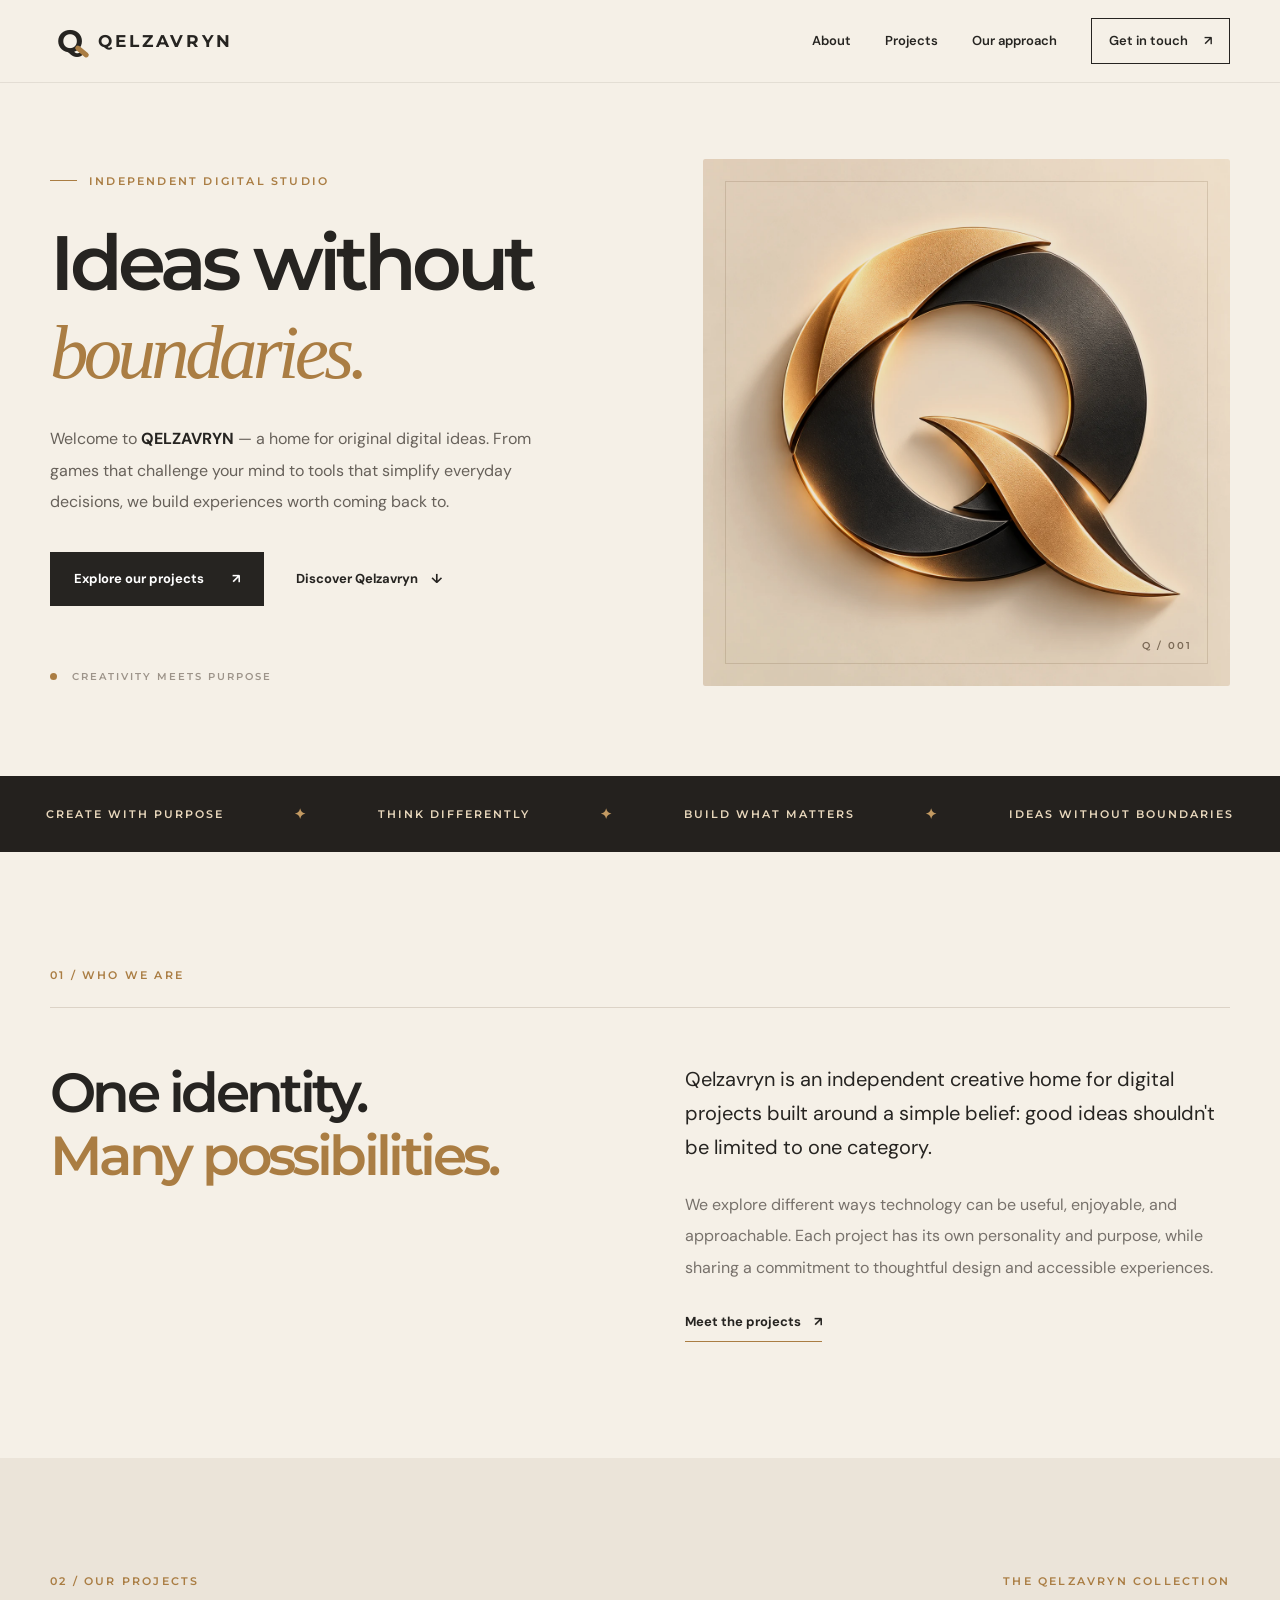
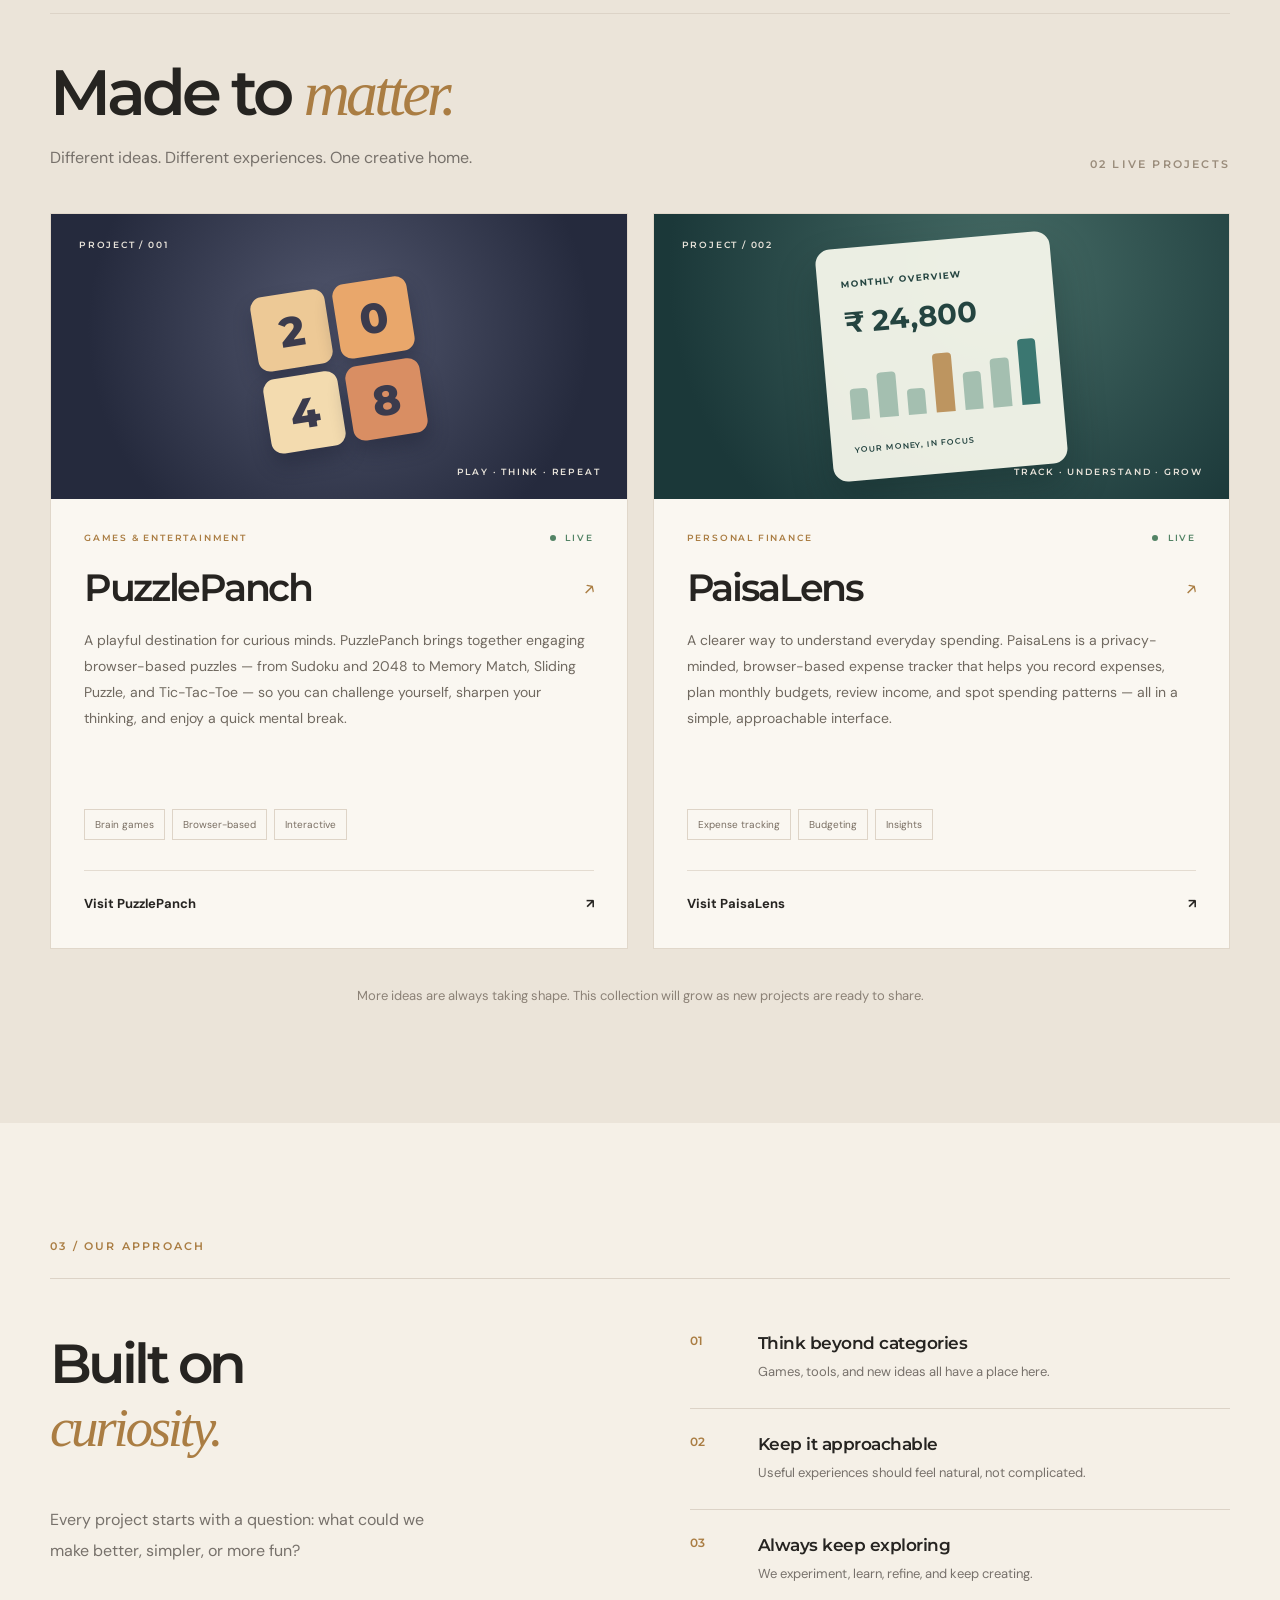
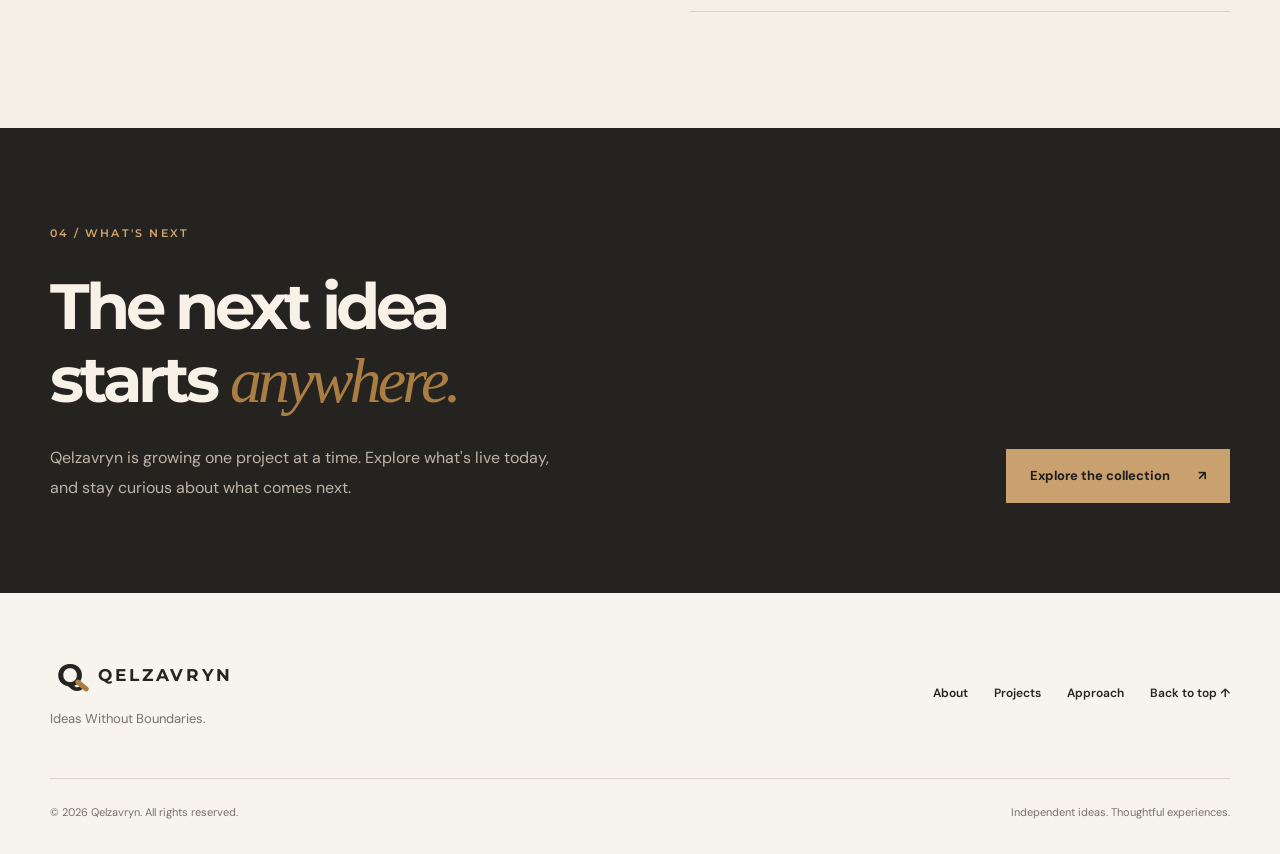
==== index.html @ 7846e97b "Add files via upload" ====
<!doctype html>
<html lang="en">
<head>
  <meta charset="utf-8">
  <meta name="viewport" content="width=device-width, initial-scale=1">
  <meta name="theme-color" content="#f5f0e7">
  <meta name="description" content="Qelzavryn — Ideas Without Boundaries. Explore original digital experiences including PuzzlePanch, a collection of brain games, and PaisaLens, a personal expense tracker.">
  <meta property="og:type" content="website">
  <meta property="og:title" content="QELZAVRYN — Ideas Without Boundaries">
  <meta property="og:description" content="Thoughtful digital experiences built for play, clarity, and everyday life.">
  <meta property="og:image" content="/assets/qelzavryn-logo.webp">
  <link rel="icon" href="/favicon.png" type="image/png">
  <link rel="preconnect" href="https://fonts.googleapis.com">
  <link rel="preconnect" href="https://fonts.gstatic.com" crossorigin>
  <link href="https://fonts.googleapis.com/css2?family=DM+Sans:wght@400;500;600;700&family=Montserrat:wght@300;400;500;600;700;800&display=swap" rel="stylesheet">
  <link rel="stylesheet" href="style.css">
  <script src="script.js" defer></script>
  <title>QELZAVRYN — Ideas Without Boundaries</title>
</head>
<body>
  <a class="skip" href="#main">Skip to content</a>
  <header class="site-header" id="top">
    <nav class="nav wrap" aria-label="Main navigation">
      <a href="#top" class="brand" aria-label="Qelzavryn home"><span class="brand-mark">Q<span class="brand-slash"></span></span><span>QELZAVRYN</span></a>
      <button class="menu-toggle" type="button" aria-label="Open navigation" aria-controls="nav-links" aria-expanded="false"><span></span><span></span><span></span></button>
      <div class="nav-links" id="nav-links"><a href="#about">About</a><a href="#projects">Projects</a><a href="#philosophy">Our approach</a><a class="nav-cta" href="#contact">Get in touch <span aria-hidden="true">↗</span></a></div>
    </nav>
  </header>
  <main id="main">
    <section class="hero wrap" aria-labelledby="hero-title">
      <div class="hero-copy reveal">
        <span class="eyebrow"><span class="eyebrow-line"></span> INDEPENDENT DIGITAL STUDIO</span>
        <h1 id="hero-title">Ideas without<br><em>boundaries.</em></h1>
        <p class="hero-lede">Welcome to <strong>QELZAVRYN</strong> — a home for original digital ideas. From games that challenge your mind to tools that simplify everyday decisions, we build experiences worth coming back to.</p>
        <div class="hero-actions"><a class="btn btn-dark" href="#projects">Explore our projects <span aria-hidden="true">↗</span></a><a class="text-link" href="#about">Discover Qelzavryn <span aria-hidden="true">↓</span></a></div>
        <div class="hero-footnote"><span class="gold-dot"></span> CREATIVITY MEETS PURPOSE</div>
      </div>
      <div class="hero-art reveal" aria-label="Qelzavryn gold and charcoal Q logo"><div class="art-outline"></div><img src="assets/qelzavryn-logo.webp" alt="Qelzavryn metallic gold and charcoal Q emblem" width="1024" height="1024"><span class="art-label">Q / 001</span></div>
    </section>
    <div class="ticker" aria-label="Brand values"><div class="ticker-inner"><span>CREATE WITH PURPOSE</span><b>✦</b><span>THINK DIFFERENTLY</span><b>✦</b><span>BUILD WHAT MATTERS</span><b>✦</b><span>IDEAS WITHOUT BOUNDARIES</span></div></div>
    <section class="section about wrap" id="about" aria-labelledby="about-title"><div class="section-kicker"><span>01 / WHO WE ARE</span></div><div class="about-grid"><h2 id="about-title">One identity.<br><span>Many possibilities.</span></h2><div><p class="large-copy">Qelzavryn is an independent creative home for digital projects built around a simple belief: good ideas shouldn't be limited to one category.</p><p>We explore different ways technology can be useful, enjoyable, and approachable. Each project has its own personality and purpose, while sharing a commitment to thoughtful design and accessible experiences.</p><a class="underlined-link" href="#projects">Meet the projects <span aria-hidden="true">↗</span></a></div></div></section>
    <section class="section projects-section" id="projects" aria-labelledby="projects-title"><div class="wrap"><div class="section-kicker"><span>02 / OUR PROJECTS</span><span>THE QELZAVRYN COLLECTION</span></div><div class="section-heading"><div><h2 id="projects-title">Made to <em>matter.</em></h2><p>Different ideas. Different experiences. One creative home.</p></div><span class="project-count">02 LIVE PROJECTS</span></div>
      <div class="projects-grid">
        <article class="project-card puzzle"><div class="project-visual" aria-hidden="true"><span class="visual-top">PROJECT / 001</span><div class="puzzle-art"><span>2</span><span>0</span><span>4</span><span>8</span></div><span class="visual-bottom">PLAY · THINK · REPEAT</span></div><div class="project-body"><div class="project-meta"><span class="category">GAMES & ENTERTAINMENT</span><span class="live"><span></span> LIVE</span></div><h3>PuzzlePanch<span class="project-arrow" aria-hidden="true">↗</span></h3><p>A playful destination for curious minds. PuzzlePanch brings together engaging browser-based puzzles — from Sudoku and 2048 to Memory Match, Sliding Puzzle, and Tic-Tac-Toe — so you can challenge yourself, sharpen your thinking, and enjoy a quick mental break.</p><div class="tags"><span>Brain games</span><span>Browser-based</span><span>Interactive</span></div><a class="project-link" href="https://puzzlepanch.vercel.app/" target="_blank" rel="noopener noreferrer" aria-label="Visit PuzzlePanch (opens in a new tab)">Visit PuzzlePanch <span aria-hidden="true">↗</span></a></div></article>
        <article class="project-card paisa"><div class="project-visual" aria-hidden="true"><span class="visual-top">PROJECT / 002</span><div class="finance-art"><div class="finance-card"><span>MONTHLY OVERVIEW</span><strong>₹ 24,800</strong><div class="bar-chart"><i></i><i></i><i></i><i></i><i></i><i></i><i></i></div><small>YOUR MONEY, IN FOCUS</small></div></div><span class="visual-bottom">TRACK · UNDERSTAND · GROW</span></div><div class="project-body"><div class="project-meta"><span class="category">PERSONAL FINANCE</span><span class="live"><span></span> LIVE</span></div><h3>PaisaLens<span class="project-arrow" aria-hidden="true">↗</span></h3><p>A clearer way to understand everyday spending. PaisaLens is a privacy-minded, browser-based expense tracker that helps you record expenses, plan monthly budgets, review income, and spot spending patterns — all in a simple, approachable interface.</p><div class="tags"><span>Expense tracking</span><span>Budgeting</span><span>Insights</span></div><a class="project-link" href="https://paisalens.vercel.app/" target="_blank" rel="noopener noreferrer" aria-label="Visit PaisaLens (opens in a new tab)">Visit PaisaLens <span aria-hidden="true">↗</span></a></div></article>
      </div>
      <p class="projects-note">More ideas are always taking shape. This collection will grow as new projects are ready to share.</p>
    </div></section>
    <section class="section philosophy wrap" id="philosophy" aria-labelledby="philosophy-title"><div class="section-kicker"><span>03 / OUR APPROACH</span></div><div class="philosophy-grid"><div><h2 id="philosophy-title">Built on<br><em>curiosity.</em></h2><p>Every project starts with a question: what could we make better, simpler, or more fun?</p></div><div class="principles"><div class="principle"><span>01</span><div><h3>Think beyond categories</h3><p>Games, tools, and new ideas all have a place here.</p></div></div><div class="principle"><span>02</span><div><h3>Keep it approachable</h3><p>Useful experiences should feel natural, not complicated.</p></div></div><div class="principle"><span>03</span><div><h3>Always keep exploring</h3><p>We experiment, learn, refine, and keep creating.</p></div></div></div></div></section>
    <section class="contact-section" id="contact" aria-labelledby="contact-title"><div class="wrap contact-inner"><div><span class="eyebrow light-eyebrow">04 / WHAT'S NEXT</span><h2 id="contact-title">The next idea<br>starts <em>anywhere.</em></h2><p>Qelzavryn is growing one project at a time. Explore what's live today, and stay curious about what comes next.</p></div><a class="btn btn-gold" href="#projects">Explore the collection <span aria-hidden="true">↗</span></a></div></section>
  </main>
  <footer class="footer"><div class="wrap footer-top"><div><a href="#top" class="brand footer-brand"><span class="brand-mark">Q<span class="brand-slash"></span></span><span>QELZAVRYN</span></a><p>Ideas Without Boundaries.</p></div><div class="footer-links"><a href="#about">About</a><a href="#projects">Projects</a><a href="#philosophy">Approach</a><a href="#top">Back to top ↑</a></div></div><div class="wrap footer-bottom"><span>© <span id="year">2026</span> Qelzavryn. All rights reserved.</span><span>Independent ideas. Thoughtful experiences.</span></div></footer>
</body></html>
---- style.css ----
:root{--cream:#f5f0e7;--cream2:#eee6da;--ink:#262421;--muted:#77716b;--gold:#aa7d43;--line:#dcd3c7;--dark:#24211e;--white:#fffaf3}*{box-sizing:border-box}html{scroll-behavior:smooth;scroll-padding-top:88px}body{margin:0;background:var(--cream);color:var(--ink);font:16px/1.7 'DM Sans',sans-serif}a{color:inherit;text-decoration:none}button{font:inherit}img{max-width:100%;display:block}.wrap{width:min(1180px,calc(100% - 72px));margin:auto}.skip{position:absolute;top:-80px;left:16px;background:white;padding:12px;z-index:99}.skip:focus{top:12px}.site-header{position:sticky;top:0;z-index:30;background:rgba(245,240,231,.93);backdrop-filter:blur(18px);border-bottom:1px solid rgba(50,40,30,.09)}.nav{height:82px;display:flex;align-items:center;justify-content:space-between}.brand{display:inline-flex;align-items:center;gap:11px;font:700 17px 'Montserrat',sans-serif;letter-spacing:.17em}.brand-mark{position:relative;display:inline-grid;place-items:center;font:700 31px 'Montserrat',sans-serif;letter-spacing:-.1em;color:var(--ink);width:37px;height:40px}.brand-slash{position:absolute;right:-3px;bottom:7px;width:16px;height:5px;background:var(--gold);transform:rotate(39deg);border-radius:5px}.nav-links{display:flex;align-items:center;gap:34px;font-size:13px;font-weight:600}.nav-links>a:hover,.text-link:hover,.underlined-link:hover{color:var(--gold)}.nav-cta{border:1px solid var(--ink);padding:11px 17px}.nav-cta span{margin-left:13px}.menu-toggle{display:none}.hero{min-height:640px;display:grid;grid-template-columns:1.05fr .95fr;gap:70px;align-items:center;padding-top:76px;padding-bottom:90px}.eyebrow,.section-kicker,.project-meta,.project-count,.visual-top,.visual-bottom,.hero-footnote{font:600 11px 'Montserrat',sans-serif;letter-spacing:.2em}.eyebrow{display:inline-flex;align-items:center;gap:12px;color:var(--gold)}.eyebrow-line{width:27px;height:1px;background:var(--gold)}h1,h2,h3,p{margin-top:0}h1,h2{font-family:'Montserrat',sans-serif;letter-spacing:-.065em;line-height:1.14}h1{font-size:clamp(52px,6vw,89px);font-weight:600;margin:30px 0 27px}h1 em,h2 em{font-family:Georgia,serif;font-weight:400;letter-spacing:-.06em;color:var(--gold)}.hero-lede{max-width:530px;color:#67615a;font-size:16px;line-height:1.95}.hero-lede strong{color:var(--ink)}.hero-actions{display:flex;align-items:center;gap:32px;margin-top:35px;flex-wrap:wrap}.btn{display:inline-flex;align-items:center;justify-content:space-between;gap:28px;padding:16px 24px;font-weight:700;font-size:13px;transition:transform .2s,background .2s}.btn:hover{transform:translateY(-3px)}.btn-dark{background:var(--ink);color:white}.btn-dark:hover{background:#494038}.text-link,.underlined-link{font-size:13px;font-weight:700}.text-link span,.underlined-link span{margin-left:10px}.hero-footnote{margin-top:64px;color:#9d948a;font-size:10px}.gold-dot{display:inline-block;width:7px;height:7px;border-radius:50%;background:var(--gold);margin-right:10px}.hero-art{position:relative;aspect-ratio:1/1;background:#eee4d7;display:grid;place-items:center;overflow:hidden;border-radius:2px}.hero-art img{width:100%;height:100%;object-fit:cover;mix-blend-mode:multiply}.art-outline{position:absolute;inset:22px;border:1px solid rgba(118,92,61,.2);z-index:1;pointer-events:none}.art-label{position:absolute;bottom:34px;right:38px;font:600 10px 'Montserrat';letter-spacing:.2em;color:#7b6a56}.ticker{background:var(--dark);color:#e9d8bd;overflow:hidden}.ticker-inner{min-height:76px;display:flex;align-items:center;justify-content:space-evenly;gap:24px;white-space:nowrap;font:600 11px 'Montserrat';letter-spacing:.18em}.ticker-inner b{color:#c39a62;font-size:14px}.section{padding-top:116px;padding-bottom:116px}.section-kicker{display:flex;justify-content:space-between;color:var(--gold);padding-bottom:25px;border-bottom:1px solid var(--line);gap:15px}.about-grid{display:grid;grid-template-columns:1fr 1fr;gap:90px;padding-top:54px}.about h2,.philosophy h2{font-size:clamp(39px,4.3vw,64px);font-weight:600}.about h2 span{color:var(--gold)}.about-grid>div>p{color:var(--muted);line-height:1.95}.about-grid .large-copy{font-size:20px;line-height:1.7;color:var(--ink);margin-bottom:25px}.underlined-link{display:inline-block;border-bottom:1px solid var(--gold);padding-bottom:8px;margin-top:12px}.projects-section{background:#ebe4d9}.section-heading{display:flex;justify-content:space-between;align-items:end;padding:42px 0}.section-heading h2{font-size:clamp(45px,5vw,70px);font-weight:600;margin-bottom:13px}.section-heading p{color:var(--muted);margin:0}.project-count{color:#9a8c7b;white-space:nowrap}.projects-grid{display:grid;grid-template-columns:repeat(2,minmax(0,1fr));gap:25px}.project-card{background:#faf7f1;border:1px solid #e0d7ca;transition:transform .25s,box-shadow .25s}.project-card:hover{transform:translateY(-6px);box-shadow:0 22px 45px rgba(46,36,25,.1)}.project-visual{height:285px;position:relative;overflow:hidden;padding:23px 27px;color:white}.puzzle .project-visual{background:radial-gradient(circle at 50% 40%,#52576e,#252a3d 75%)}.paisa .project-visual{background:radial-gradient(circle at 60% 20%,#466c66,#1b3839 80%)}.visual-top,.visual-bottom{position:absolute;font-size:9px;z-index:2;color:#e8e3da}.visual-top{top:25px;left:28px}.visual-bottom{bottom:22px;right:26px}.puzzle-art{position:absolute;left:50%;top:50%;transform:translate(-50%,-45%) rotate(-9deg);display:grid;grid-template-columns:repeat(2,75px);gap:8px}.puzzle-art span{display:grid;place-items:center;width:75px;height:75px;border-radius:12px;background:#edc996;color:#3b3b4d;font:800 42px 'Montserrat';box-shadow:0 12px 20px #12152655}.puzzle-art span:nth-child(2){background:#e9a76b}.puzzle-art span:nth-child(3){background:#f3dbaf}.puzzle-art span:nth-child(4){background:#d98e63}.finance-art{position:absolute;inset:0;display:grid;place-items:center}.finance-card{width:235px;padding:20px 23px;background:rgba(247,248,236,.94);color:#244440;border-radius:15px;box-shadow:0 22px 40px #081d1e55;transform:rotate(-5deg)}.finance-card>span{font:700 9px 'Montserrat';letter-spacing:.12em}.finance-card strong{display:block;font:700 29px 'Montserrat';margin:10px 0}.finance-card small{font:600 8px 'Montserrat';letter-spacing:.12em}.bar-chart{height:70px;display:flex;align-items:end;gap:10px;margin:8px 0 14px}.bar-chart i{flex:1;background:#a4bfb0;border-radius:4px 4px 0 0;height:45%}.bar-chart i:nth-child(2){height:65%}.bar-chart i:nth-child(3){height:38%}.bar-chart i:nth-child(4){height:85%;background:#bd9560}.bar-chart i:nth-child(5){height:55%}.bar-chart i:nth-child(6){height:70%}.bar-chart i:nth-child(7){height:95%;background:#3b7771}.project-body{padding:33px}.project-meta{display:flex;justify-content:space-between;gap:12px;font-size:9px;color:var(--gold)}.live{color:#528365;white-space:nowrap}.live span{display:inline-block;width:6px;height:6px;border-radius:50%;background:#528365;margin-right:6px}.project-body h3{font:600 clamp(29px,3vw,39px) 'Montserrat';letter-spacing:-.06em;margin:21px 0 17px;display:flex;align-items:center;justify-content:space-between}.project-arrow{font-size:24px;color:var(--gold);font-weight:400}.project-body p{color:#706960;font-size:14px;line-height:1.85;min-height:155px}.tags{display:flex;flex-wrap:wrap;gap:7px;margin:26px 0 30px}.tags span{font-size:10px;color:#796e62;border:1px solid #ded4c7;padding:6px 10px}.project-link{border-top:1px solid #e4dcd1;display:flex;justify-content:space-between;padding-top:22px;font-size:13px;font-weight:700}.project-link:hover{color:var(--gold)}.projects-note{text-align:center;color:#8b8176;font-size:13px;margin:36px 0 0}.philosophy-grid{display:grid;grid-template-columns:1fr 1fr;gap:100px;padding-top:54px}.philosophy-grid>div>p{max-width:380px;color:var(--muted);line-height:1.9}.principle{display:grid;grid-template-columns:48px 1fr;gap:20px;padding:25px 0;border-bottom:1px solid var(--line)}.principle:first-child{padding-top:0}.principle>span{color:var(--gold);font:600 12px 'Montserrat'}.principle h3{font:600 17px 'Montserrat';letter-spacing:-.03em;margin-bottom:8px}.principle p{color:var(--muted);font-size:13px;margin:0}.contact-section{background:#252320;color:#f8f1e7;padding:90px 0}.contact-inner{display:flex;align-items:end;justify-content:space-between;gap:45px}.light-eyebrow{color:#d2a46a}.contact-inner h2{font-size:clamp(42px,5vw,72px);margin:25px 0}.contact-inner p{max-width:530px;color:#bdb3a7;line-height:1.9;margin-bottom:0}.btn-gold{background:#c8a16f;color:#201e1a;white-space:nowrap}.btn-gold:hover{background:#e0b987}.footer{background:#f7f3ed}.footer-top{display:flex;justify-content:space-between;padding:62px 0 48px;gap:25px}.footer-top p{font-size:13px;color:var(--muted);margin:13px 0 0}.footer-links{display:flex;align-items:center;gap:26px;flex-wrap:wrap;font-size:12px;font-weight:600}.footer-links a:hover{color:var(--gold)}.footer-bottom{border-top:1px solid var(--line);padding:24px 0 32px;display:flex;justify-content:space-between;gap:15px;font-size:11px;color:var(--muted)}.reveal{animation:rise .7s both}@keyframes rise{from{opacity:0;transform:translateY(20px)}to{opacity:1;transform:translateY(0)}}@media(max-width:900px){.hero{gap:30px}.wrap{width:min(100% - 44px,1180px)}.about-grid,.philosophy-grid{gap:40px}.project-body p{min-height:0}.ticker-inner{font-size:9px}.ticker-inner span:last-child{display:none}}@media(max-width:680px){.wrap{width:calc(100% - 36px)}.nav{height:70px}.brand{font-size:14px}.menu-toggle{display:flex;flex-direction:column;justify-content:center;gap:5px;width:44px;height:44px;background:none;border:0;cursor:pointer}.menu-toggle span{width:23px;height:2px;background:var(--ink)}.nav-links{display:none;position:absolute;top:70px;left:0;right:0;background:var(--cream);padding:22px 18px 28px;box-shadow:0 16px 20px #211d1819;flex-direction:column;align-items:stretch;gap:20px}.nav-links.open{display:flex}.nav-cta{display:block;text-align:center}.hero{grid-template-columns:1fr;padding-top:60px;padding-bottom:55px;gap:45px;min-height:0}.hero-art{width:min(100%,420px);margin:auto}.hero-footnote{margin-top:38px}h1{font-size:clamp(48px,12vw,72px)}.hero-actions{gap:22px}.ticker-inner{min-width:640px}.section{padding-top:75px;padding-bottom:75px}.about-grid,.philosophy-grid,.projects-grid{grid-template-columns:1fr}.about-grid,.philosophy-grid{gap:24px}.section-kicker{font-size:9px}.section-heading{align-items:start;gap:20px;flex-direction:column}.section-heading h2{font-size:49px}.project-visual{height:260px}.project-body{padding:25px}.project-body h3{font-size:34px}.contact-inner,.footer-top,.footer-bottom{flex-direction:column;align-items:start}.contact-inner h2{font-size:46px}.footer-links{gap:20px}.footer-top{padding-bottom:35px}.footer-bottom{padding-bottom:25px}}@media(prefers-reduced-motion:reduce){html{scroll-behavior:auto}*,*:before,*:after{animation:none!important;transition:none!important}}
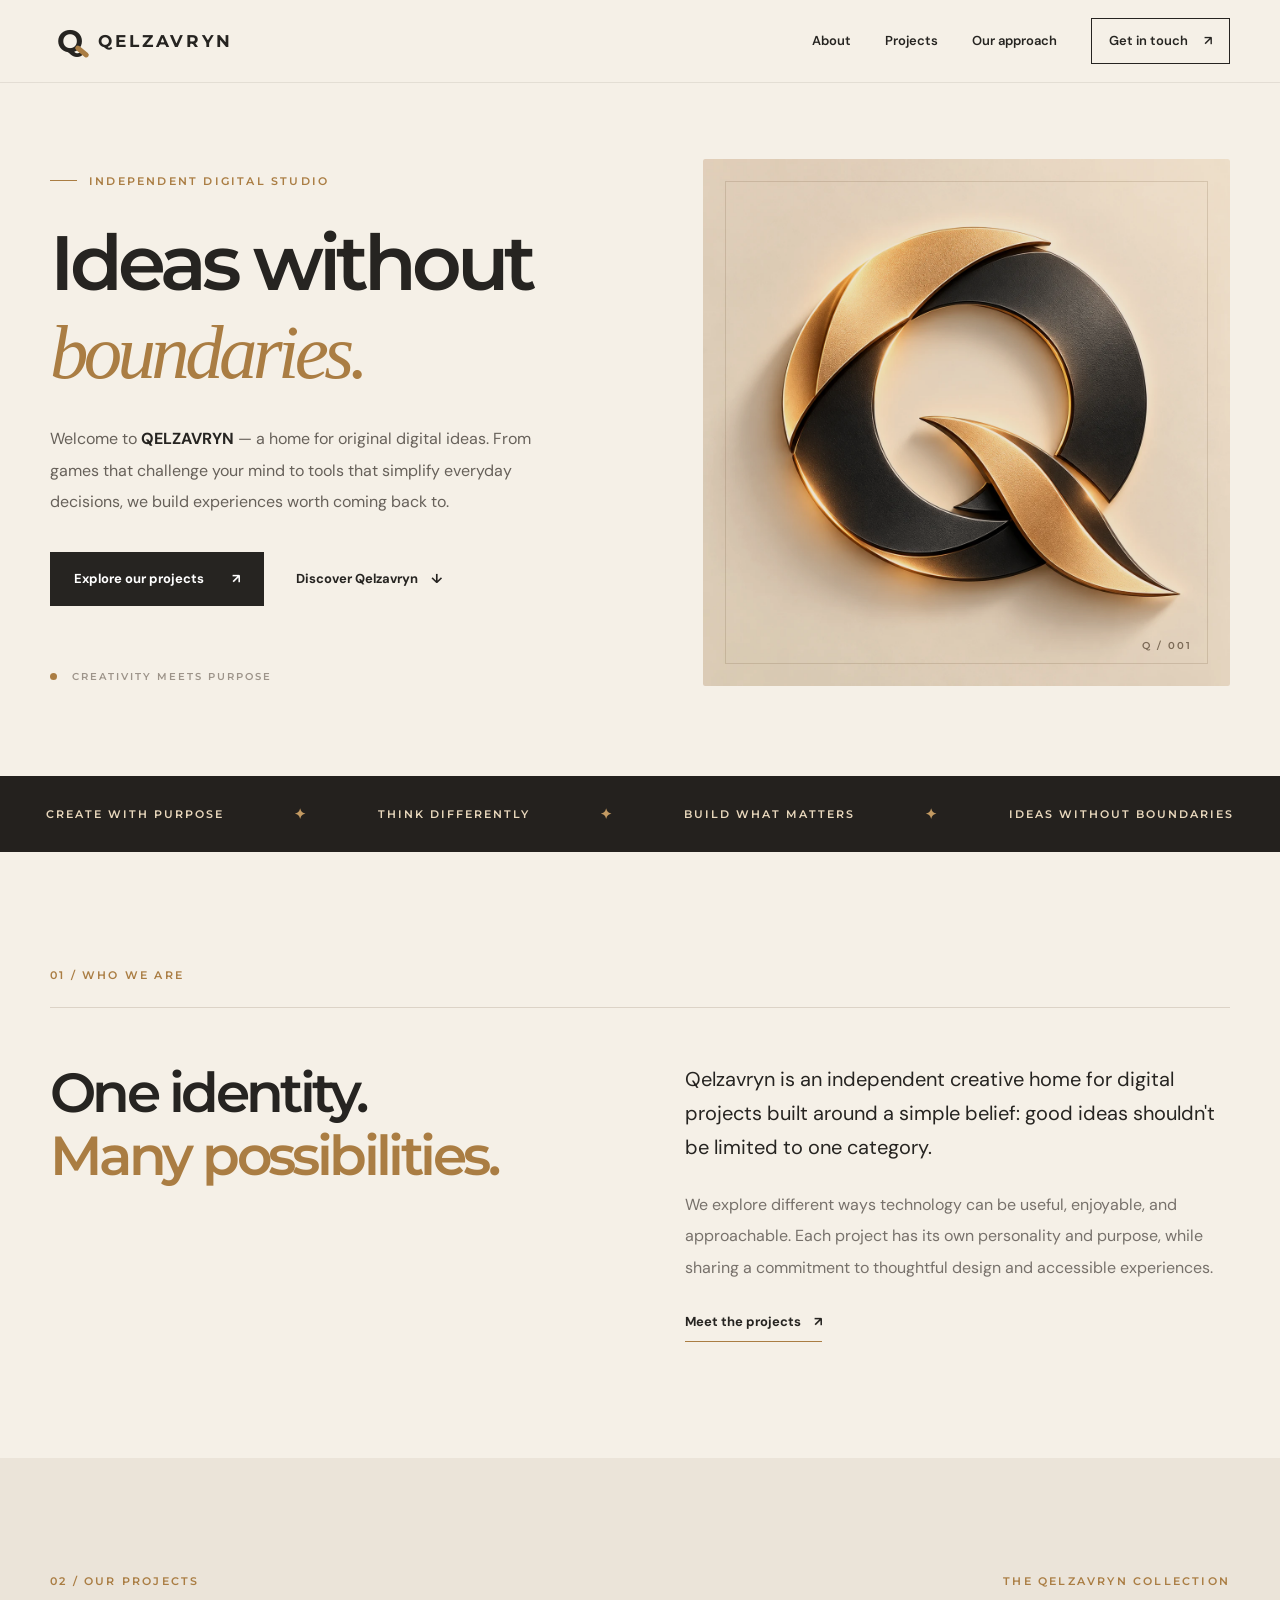
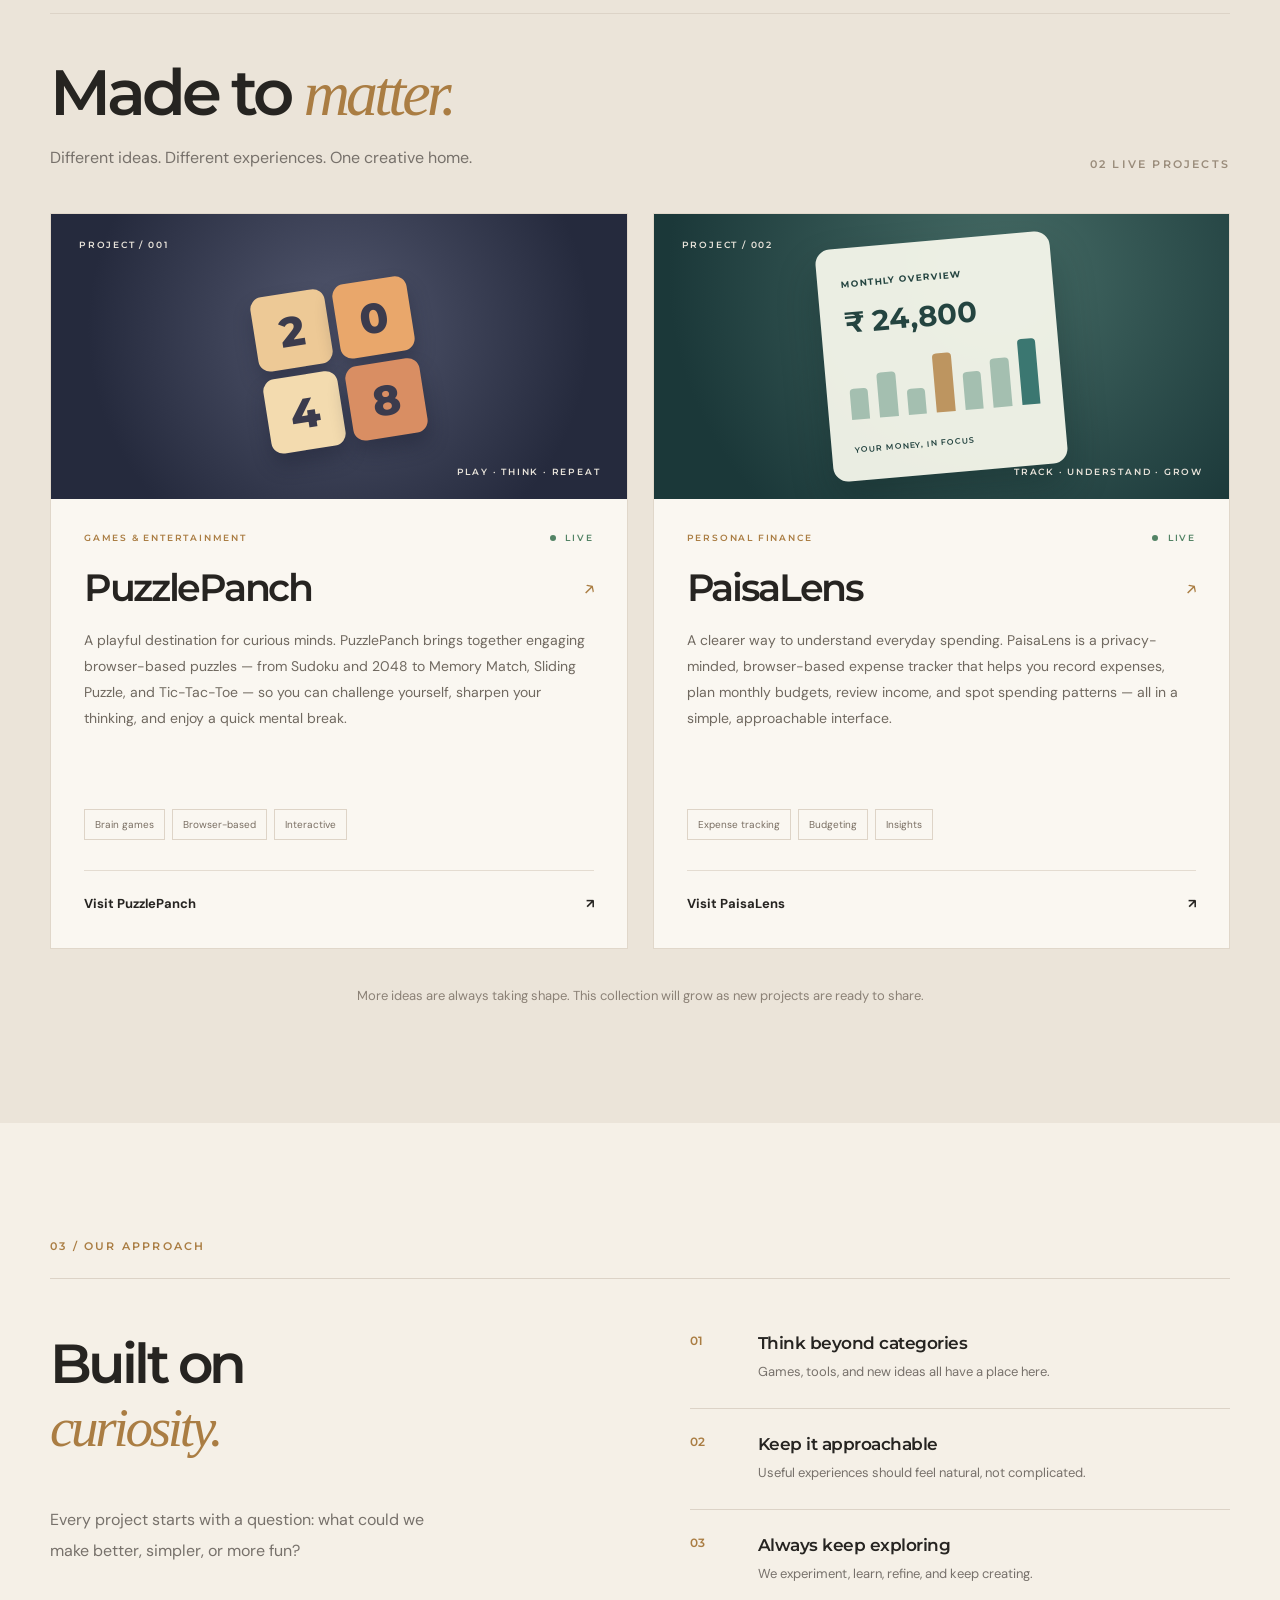
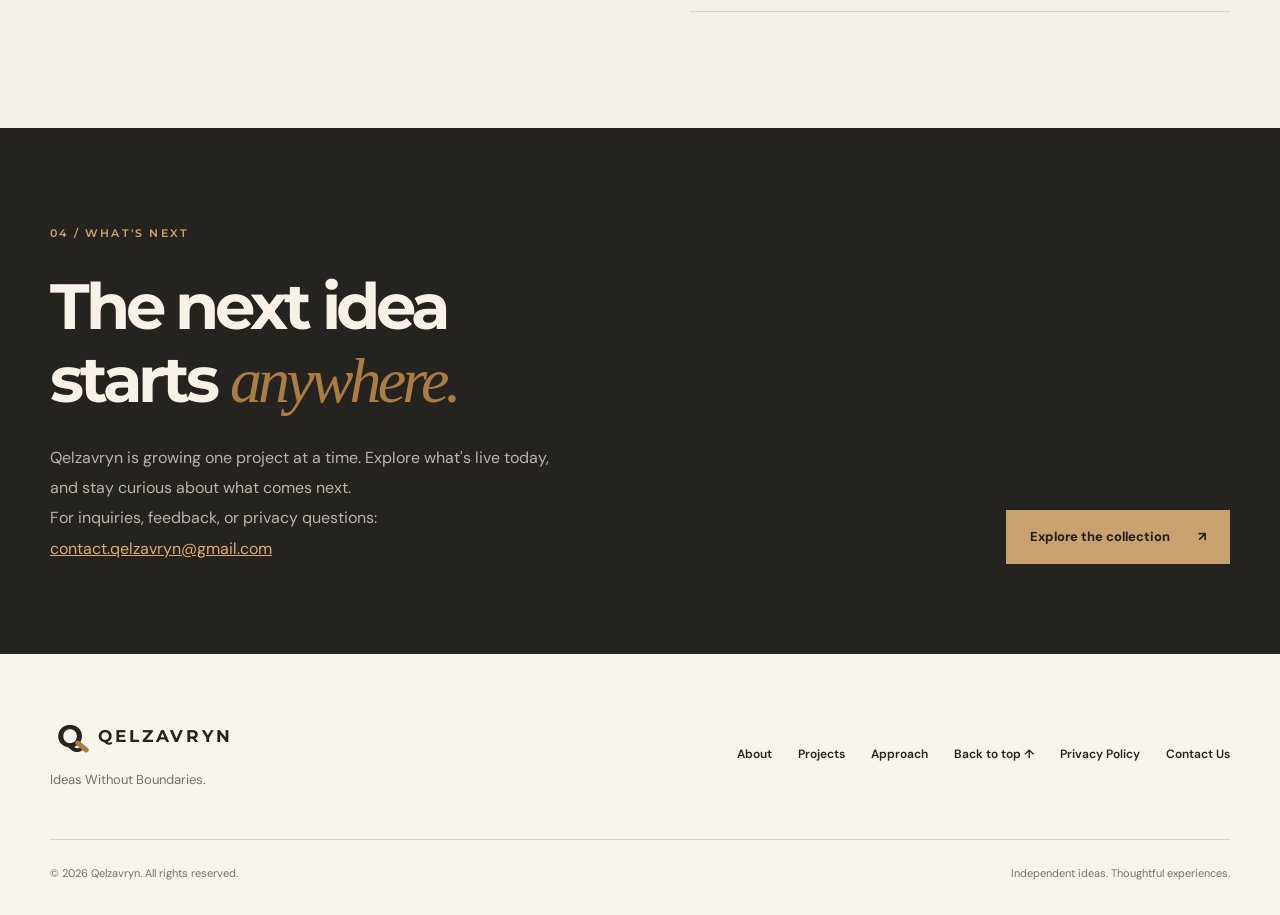
==== commit bcc90471: "Add files via upload" ====
--- a/index.html
+++ b/index.html
@@ -1,53 +1,54 @@
-<!doctype html>
+<!DOCTYPE html>
+
 <html lang="en">
 <head>
-  <meta charset="utf-8">
-  <meta name="viewport" content="width=device-width, initial-scale=1">
-  <meta name="theme-color" content="#f5f0e7">
-  <meta name="description" content="Qelzavryn — Ideas Without Boundaries. Explore original digital experiences including PuzzlePanch, a collection of brain games, and PaisaLens, a personal expense tracker.">
-  <meta property="og:type" content="website">
-  <meta property="og:title" content="QELZAVRYN — Ideas Without Boundaries">
-  <meta property="og:description" content="Thoughtful digital experiences built for play, clarity, and everyday life.">
-  <meta property="og:image" content="/assets/qelzavryn-logo.webp">
-  <link rel="icon" href="/favicon.png" type="image/png">
-  <link rel="preconnect" href="https://fonts.googleapis.com">
-  <link rel="preconnect" href="https://fonts.gstatic.com" crossorigin>
-  <link href="https://fonts.googleapis.com/css2?family=DM+Sans:wght@400;500;600;700&family=Montserrat:wght@300;400;500;600;700;800&display=swap" rel="stylesheet">
-  <link rel="stylesheet" href="style.css">
-  <script src="script.js" defer></script>
-  <title>QELZAVRYN — Ideas Without Boundaries</title>
+<meta charset="utf-8"/>
+<meta content="width=device-width, initial-scale=1" name="viewport"/>
+<meta content="#f5f0e7" name="theme-color"/>
+<meta content="Qelzavryn — Ideas Without Boundaries. Explore original digital experiences including PuzzlePanch, a collection of brain games, and PaisaLens, a personal expense tracker." name="description"/>
+<meta content="website" property="og:type"/>
+<meta content="QELZAVRYN — Ideas Without Boundaries" property="og:title"/>
+<meta content="Thoughtful digital experiences built for play, clarity, and everyday life." property="og:description"/>
+<meta content="/assets/qelzavryn-logo.webp" property="og:image"/>
+<link href="/favicon.png" rel="icon" type="image/png"/>
+<link href="https://fonts.googleapis.com" rel="preconnect"/>
+<link crossorigin="" href="https://fonts.gstatic.com" rel="preconnect"/>
+<link href="https://fonts.googleapis.com/css2?family=DM+Sans:wght@400;500;600;700&amp;family=Montserrat:wght@300;400;500;600;700;800&amp;display=swap" rel="stylesheet"/>
+<link href="style.css" rel="stylesheet"/>
+<script defer="" src="script.js"></script>
+<title>QELZAVRYN — Ideas Without Boundaries</title>
 </head>
 <body>
-  <a class="skip" href="#main">Skip to content</a>
-  <header class="site-header" id="top">
-    <nav class="nav wrap" aria-label="Main navigation">
-      <a href="#top" class="brand" aria-label="Qelzavryn home"><span class="brand-mark">Q<span class="brand-slash"></span></span><span>QELZAVRYN</span></a>
-      <button class="menu-toggle" type="button" aria-label="Open navigation" aria-controls="nav-links" aria-expanded="false"><span></span><span></span><span></span></button>
-      <div class="nav-links" id="nav-links"><a href="#about">About</a><a href="#projects">Projects</a><a href="#philosophy">Our approach</a><a class="nav-cta" href="#contact">Get in touch <span aria-hidden="true">↗</span></a></div>
-    </nav>
-  </header>
-  <main id="main">
-    <section class="hero wrap" aria-labelledby="hero-title">
-      <div class="hero-copy reveal">
-        <span class="eyebrow"><span class="eyebrow-line"></span> INDEPENDENT DIGITAL STUDIO</span>
-        <h1 id="hero-title">Ideas without<br><em>boundaries.</em></h1>
-        <p class="hero-lede">Welcome to <strong>QELZAVRYN</strong> — a home for original digital ideas. From games that challenge your mind to tools that simplify everyday decisions, we build experiences worth coming back to.</p>
-        <div class="hero-actions"><a class="btn btn-dark" href="#projects">Explore our projects <span aria-hidden="true">↗</span></a><a class="text-link" href="#about">Discover Qelzavryn <span aria-hidden="true">↓</span></a></div>
-        <div class="hero-footnote"><span class="gold-dot"></span> CREATIVITY MEETS PURPOSE</div>
-      </div>
-      <div class="hero-art reveal" aria-label="Qelzavryn gold and charcoal Q logo"><div class="art-outline"></div><img src="assets/qelzavryn-logo.webp" alt="Qelzavryn metallic gold and charcoal Q emblem" width="1024" height="1024"><span class="art-label">Q / 001</span></div>
-    </section>
-    <div class="ticker" aria-label="Brand values"><div class="ticker-inner"><span>CREATE WITH PURPOSE</span><b>✦</b><span>THINK DIFFERENTLY</span><b>✦</b><span>BUILD WHAT MATTERS</span><b>✦</b><span>IDEAS WITHOUT BOUNDARIES</span></div></div>
-    <section class="section about wrap" id="about" aria-labelledby="about-title"><div class="section-kicker"><span>01 / WHO WE ARE</span></div><div class="about-grid"><h2 id="about-title">One identity.<br><span>Many possibilities.</span></h2><div><p class="large-copy">Qelzavryn is an independent creative home for digital projects built around a simple belief: good ideas shouldn't be limited to one category.</p><p>We explore different ways technology can be useful, enjoyable, and approachable. Each project has its own personality and purpose, while sharing a commitment to thoughtful design and accessible experiences.</p><a class="underlined-link" href="#projects">Meet the projects <span aria-hidden="true">↗</span></a></div></div></section>
-    <section class="section projects-section" id="projects" aria-labelledby="projects-title"><div class="wrap"><div class="section-kicker"><span>02 / OUR PROJECTS</span><span>THE QELZAVRYN COLLECTION</span></div><div class="section-heading"><div><h2 id="projects-title">Made to <em>matter.</em></h2><p>Different ideas. Different experiences. One creative home.</p></div><span class="project-count">02 LIVE PROJECTS</span></div>
-      <div class="projects-grid">
-        <article class="project-card puzzle"><div class="project-visual" aria-hidden="true"><span class="visual-top">PROJECT / 001</span><div class="puzzle-art"><span>2</span><span>0</span><span>4</span><span>8</span></div><span class="visual-bottom">PLAY · THINK · REPEAT</span></div><div class="project-body"><div class="project-meta"><span class="category">GAMES & ENTERTAINMENT</span><span class="live"><span></span> LIVE</span></div><h3>PuzzlePanch<span class="project-arrow" aria-hidden="true">↗</span></h3><p>A playful destination for curious minds. PuzzlePanch brings together engaging browser-based puzzles — from Sudoku and 2048 to Memory Match, Sliding Puzzle, and Tic-Tac-Toe — so you can challenge yourself, sharpen your thinking, and enjoy a quick mental break.</p><div class="tags"><span>Brain games</span><span>Browser-based</span><span>Interactive</span></div><a class="project-link" href="https://puzzlepanch.vercel.app/" target="_blank" rel="noopener noreferrer" aria-label="Visit PuzzlePanch (opens in a new tab)">Visit PuzzlePanch <span aria-hidden="true">↗</span></a></div></article>
-        <article class="project-card paisa"><div class="project-visual" aria-hidden="true"><span class="visual-top">PROJECT / 002</span><div class="finance-art"><div class="finance-card"><span>MONTHLY OVERVIEW</span><strong>₹ 24,800</strong><div class="bar-chart"><i></i><i></i><i></i><i></i><i></i><i></i><i></i></div><small>YOUR MONEY, IN FOCUS</small></div></div><span class="visual-bottom">TRACK · UNDERSTAND · GROW</span></div><div class="project-body"><div class="project-meta"><span class="category">PERSONAL FINANCE</span><span class="live"><span></span> LIVE</span></div><h3>PaisaLens<span class="project-arrow" aria-hidden="true">↗</span></h3><p>A clearer way to understand everyday spending. PaisaLens is a privacy-minded, browser-based expense tracker that helps you record expenses, plan monthly budgets, review income, and spot spending patterns — all in a simple, approachable interface.</p><div class="tags"><span>Expense tracking</span><span>Budgeting</span><span>Insights</span></div><a class="project-link" href="https://paisalens.vercel.app/" target="_blank" rel="noopener noreferrer" aria-label="Visit PaisaLens (opens in a new tab)">Visit PaisaLens <span aria-hidden="true">↗</span></a></div></article>
-      </div>
-      <p class="projects-note">More ideas are always taking shape. This collection will grow as new projects are ready to share.</p>
-    </div></section>
-    <section class="section philosophy wrap" id="philosophy" aria-labelledby="philosophy-title"><div class="section-kicker"><span>03 / OUR APPROACH</span></div><div class="philosophy-grid"><div><h2 id="philosophy-title">Built on<br><em>curiosity.</em></h2><p>Every project starts with a question: what could we make better, simpler, or more fun?</p></div><div class="principles"><div class="principle"><span>01</span><div><h3>Think beyond categories</h3><p>Games, tools, and new ideas all have a place here.</p></div></div><div class="principle"><span>02</span><div><h3>Keep it approachable</h3><p>Useful experiences should feel natural, not complicated.</p></div></div><div class="principle"><span>03</span><div><h3>Always keep exploring</h3><p>We experiment, learn, refine, and keep creating.</p></div></div></div></div></section>
-    <section class="contact-section" id="contact" aria-labelledby="contact-title"><div class="wrap contact-inner"><div><span class="eyebrow light-eyebrow">04 / WHAT'S NEXT</span><h2 id="contact-title">The next idea<br>starts <em>anywhere.</em></h2><p>Qelzavryn is growing one project at a time. Explore what's live today, and stay curious about what comes next.</p></div><a class="btn btn-gold" href="#projects">Explore the collection <span aria-hidden="true">↗</span></a></div></section>
-  </main>
-  <footer class="footer"><div class="wrap footer-top"><div><a href="#top" class="brand footer-brand"><span class="brand-mark">Q<span class="brand-slash"></span></span><span>QELZAVRYN</span></a><p>Ideas Without Boundaries.</p></div><div class="footer-links"><a href="#about">About</a><a href="#projects">Projects</a><a href="#philosophy">Approach</a><a href="#top">Back to top ↑</a></div></div><div class="wrap footer-bottom"><span>© <span id="year">2026</span> Qelzavryn. All rights reserved.</span><span>Independent ideas. Thoughtful experiences.</span></div></footer>
+<a class="skip" href="#main">Skip to content</a>
+<header class="site-header" id="top">
+<nav aria-label="Main navigation" class="nav wrap">
+<a aria-label="Qelzavryn home" class="brand" href="#top"><span class="brand-mark">Q<span class="brand-slash"></span></span><span>QELZAVRYN</span></a>
+<button aria-controls="nav-links" aria-expanded="false" aria-label="Open navigation" class="menu-toggle" type="button"><span></span><span></span><span></span></button>
+<div class="nav-links" id="nav-links"><a href="#about">About</a><a href="#projects">Projects</a><a href="#philosophy">Our approach</a><a class="nav-cta" href="#contact">Get in touch <span aria-hidden="true">↗</span></a></div>
+</nav>
+</header>
+<main id="main">
+<section aria-labelledby="hero-title" class="hero wrap">
+<div class="hero-copy reveal">
+<span class="eyebrow"><span class="eyebrow-line"></span> INDEPENDENT DIGITAL STUDIO</span>
+<h1 id="hero-title">Ideas without<br/><em>boundaries.</em></h1>
+<p class="hero-lede">Welcome to <strong>QELZAVRYN</strong> — a home for original digital ideas. From games that challenge your mind to tools that simplify everyday decisions, we build experiences worth coming back to.</p>
+<div class="hero-actions"><a class="btn btn-dark" href="#projects">Explore our projects <span aria-hidden="true">↗</span></a><a class="text-link" href="#about">Discover Qelzavryn <span aria-hidden="true">↓</span></a></div>
+<div class="hero-footnote"><span class="gold-dot"></span> CREATIVITY MEETS PURPOSE</div>
+</div>
+<div aria-label="Qelzavryn gold and charcoal Q logo" class="hero-art reveal"><div class="art-outline"></div><img alt="Qelzavryn metallic gold and charcoal Q emblem" height="1024" src="assets/qelzavryn-logo.webp" width="1024"/><span class="art-label">Q / 001</span></div>
+</section>
+<div aria-label="Brand values" class="ticker"><div class="ticker-inner"><span>CREATE WITH PURPOSE</span><b>✦</b><span>THINK DIFFERENTLY</span><b>✦</b><span>BUILD WHAT MATTERS</span><b>✦</b><span>IDEAS WITHOUT BOUNDARIES</span></div></div>
+<section aria-labelledby="about-title" class="section about wrap" id="about"><div class="section-kicker"><span>01 / WHO WE ARE</span></div><div class="about-grid"><h2 id="about-title">One identity.<br/><span>Many possibilities.</span></h2><div><p class="large-copy">Qelzavryn is an independent creative home for digital projects built around a simple belief: good ideas shouldn't be limited to one category.</p><p>We explore different ways technology can be useful, enjoyable, and approachable. Each project has its own personality and purpose, while sharing a commitment to thoughtful design and accessible experiences.</p><a class="underlined-link" href="#projects">Meet the projects <span aria-hidden="true">↗</span></a></div></div></section>
+<section aria-labelledby="projects-title" class="section projects-section" id="projects"><div class="wrap"><div class="section-kicker"><span>02 / OUR PROJECTS</span><span>THE QELZAVRYN COLLECTION</span></div><div class="section-heading"><div><h2 id="projects-title">Made to <em>matter.</em></h2><p>Different ideas. Different experiences. One creative home.</p></div><span class="project-count">02 LIVE PROJECTS</span></div>
+<div class="projects-grid">
+<article class="project-card puzzle"><div aria-hidden="true" class="project-visual"><span class="visual-top">PROJECT / 001</span><div class="puzzle-art"><span>2</span><span>0</span><span>4</span><span>8</span></div><span class="visual-bottom">PLAY · THINK · REPEAT</span></div><div class="project-body"><div class="project-meta"><span class="category">GAMES &amp; ENTERTAINMENT</span><span class="live"><span></span> LIVE</span></div><h3>PuzzlePanch<span aria-hidden="true" class="project-arrow">↗</span></h3><p>A playful destination for curious minds. PuzzlePanch brings together engaging browser-based puzzles — from Sudoku and 2048 to Memory Match, Sliding Puzzle, and Tic-Tac-Toe — so you can challenge yourself, sharpen your thinking, and enjoy a quick mental break.</p><div class="tags"><span>Brain games</span><span>Browser-based</span><span>Interactive</span></div><a aria-label="Visit PuzzlePanch (opens in a new tab)" class="project-link" href="https://puzzlepanch.vercel.app/" rel="noopener noreferrer" target="_blank">Visit PuzzlePanch <span aria-hidden="true">↗</span></a></div></article>
+<article class="project-card paisa"><div aria-hidden="true" class="project-visual"><span class="visual-top">PROJECT / 002</span><div class="finance-art"><div class="finance-card"><span>MONTHLY OVERVIEW</span><strong>₹ 24,800</strong><div class="bar-chart"><i></i><i></i><i></i><i></i><i></i><i></i><i></i></div><small>YOUR MONEY, IN FOCUS</small></div></div><span class="visual-bottom">TRACK · UNDERSTAND · GROW</span></div><div class="project-body"><div class="project-meta"><span class="category">PERSONAL FINANCE</span><span class="live"><span></span> LIVE</span></div><h3>PaisaLens<span aria-hidden="true" class="project-arrow">↗</span></h3><p>A clearer way to understand everyday spending. PaisaLens is a privacy-minded, browser-based expense tracker that helps you record expenses, plan monthly budgets, review income, and spot spending patterns — all in a simple, approachable interface.</p><div class="tags"><span>Expense tracking</span><span>Budgeting</span><span>Insights</span></div><a aria-label="Visit PaisaLens (opens in a new tab)" class="project-link" href="https://paisalens.vercel.app/" rel="noopener noreferrer" target="_blank">Visit PaisaLens <span aria-hidden="true">↗</span></a></div></article>
+</div>
+<p class="projects-note">More ideas are always taking shape. This collection will grow as new projects are ready to share.</p>
+</div></section>
+<section aria-labelledby="philosophy-title" class="section philosophy wrap" id="philosophy"><div class="section-kicker"><span>03 / OUR APPROACH</span></div><div class="philosophy-grid"><div><h2 id="philosophy-title">Built on<br/><em>curiosity.</em></h2><p>Every project starts with a question: what could we make better, simpler, or more fun?</p></div><div class="principles"><div class="principle"><span>01</span><div><h3>Think beyond categories</h3><p>Games, tools, and new ideas all have a place here.</p></div></div><div class="principle"><span>02</span><div><h3>Keep it approachable</h3><p>Useful experiences should feel natural, not complicated.</p></div></div><div class="principle"><span>03</span><div><h3>Always keep exploring</h3><p>We experiment, learn, refine, and keep creating.</p></div></div></div></div></section>
+<section aria-labelledby="contact-title" class="contact-section" id="contact"><div class="wrap contact-inner"><div><span class="eyebrow light-eyebrow">04 / WHAT'S NEXT</span><h2 id="contact-title">The next idea<br/>starts <em>anywhere.</em></h2><p>Qelzavryn is growing one project at a time. Explore what's live today, and stay curious about what comes next.</p><p>For inquiries, feedback, or privacy questions: <a href="mailto:contact.qelzavryn@gmail.com" style="color:#d9ae6b;text-decoration:underline;overflow-wrap:anywhere">contact.qelzavryn@gmail.com</a></p></div><a class="btn btn-gold" href="#projects">Explore the collection <span aria-hidden="true">↗</span></a></div></section>
+</main>
+<footer class="footer"><div class="wrap footer-top"><div><a class="brand footer-brand" href="#top"><span class="brand-mark">Q<span class="brand-slash"></span></span><span>QELZAVRYN</span></a><p>Ideas Without Boundaries.</p></div><div class="footer-links"><a href="#about">About</a><a href="#projects">Projects</a><a href="#philosophy">Approach</a><a href="#top">Back to top ↑</a><a href="privacy.html">Privacy Policy</a><a href="mailto:contact.qelzavryn@gmail.com">Contact Us</a></div></div><div class="wrap footer-bottom"><span>© <span id="year">2026</span> Qelzavryn. All rights reserved.</span><span>Independent ideas. Thoughtful experiences.</span></div></footer>
 </body></html>
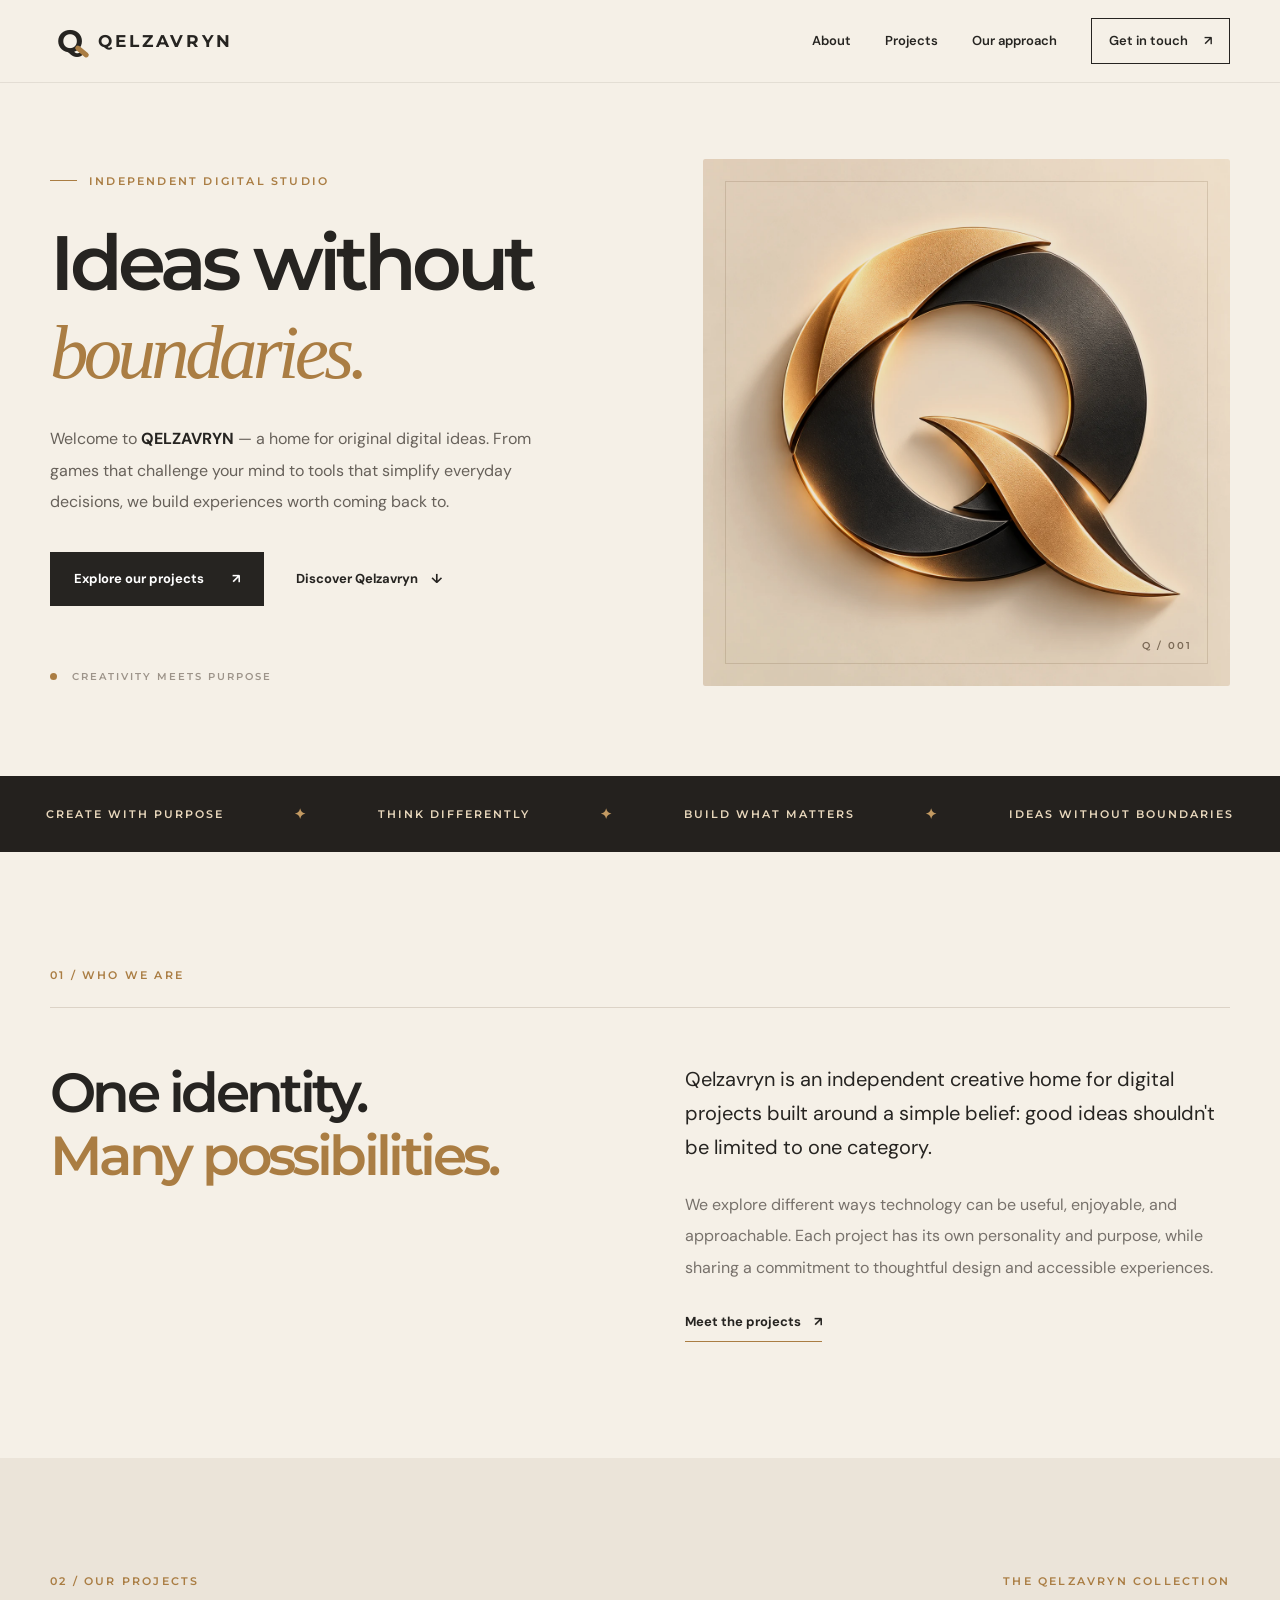
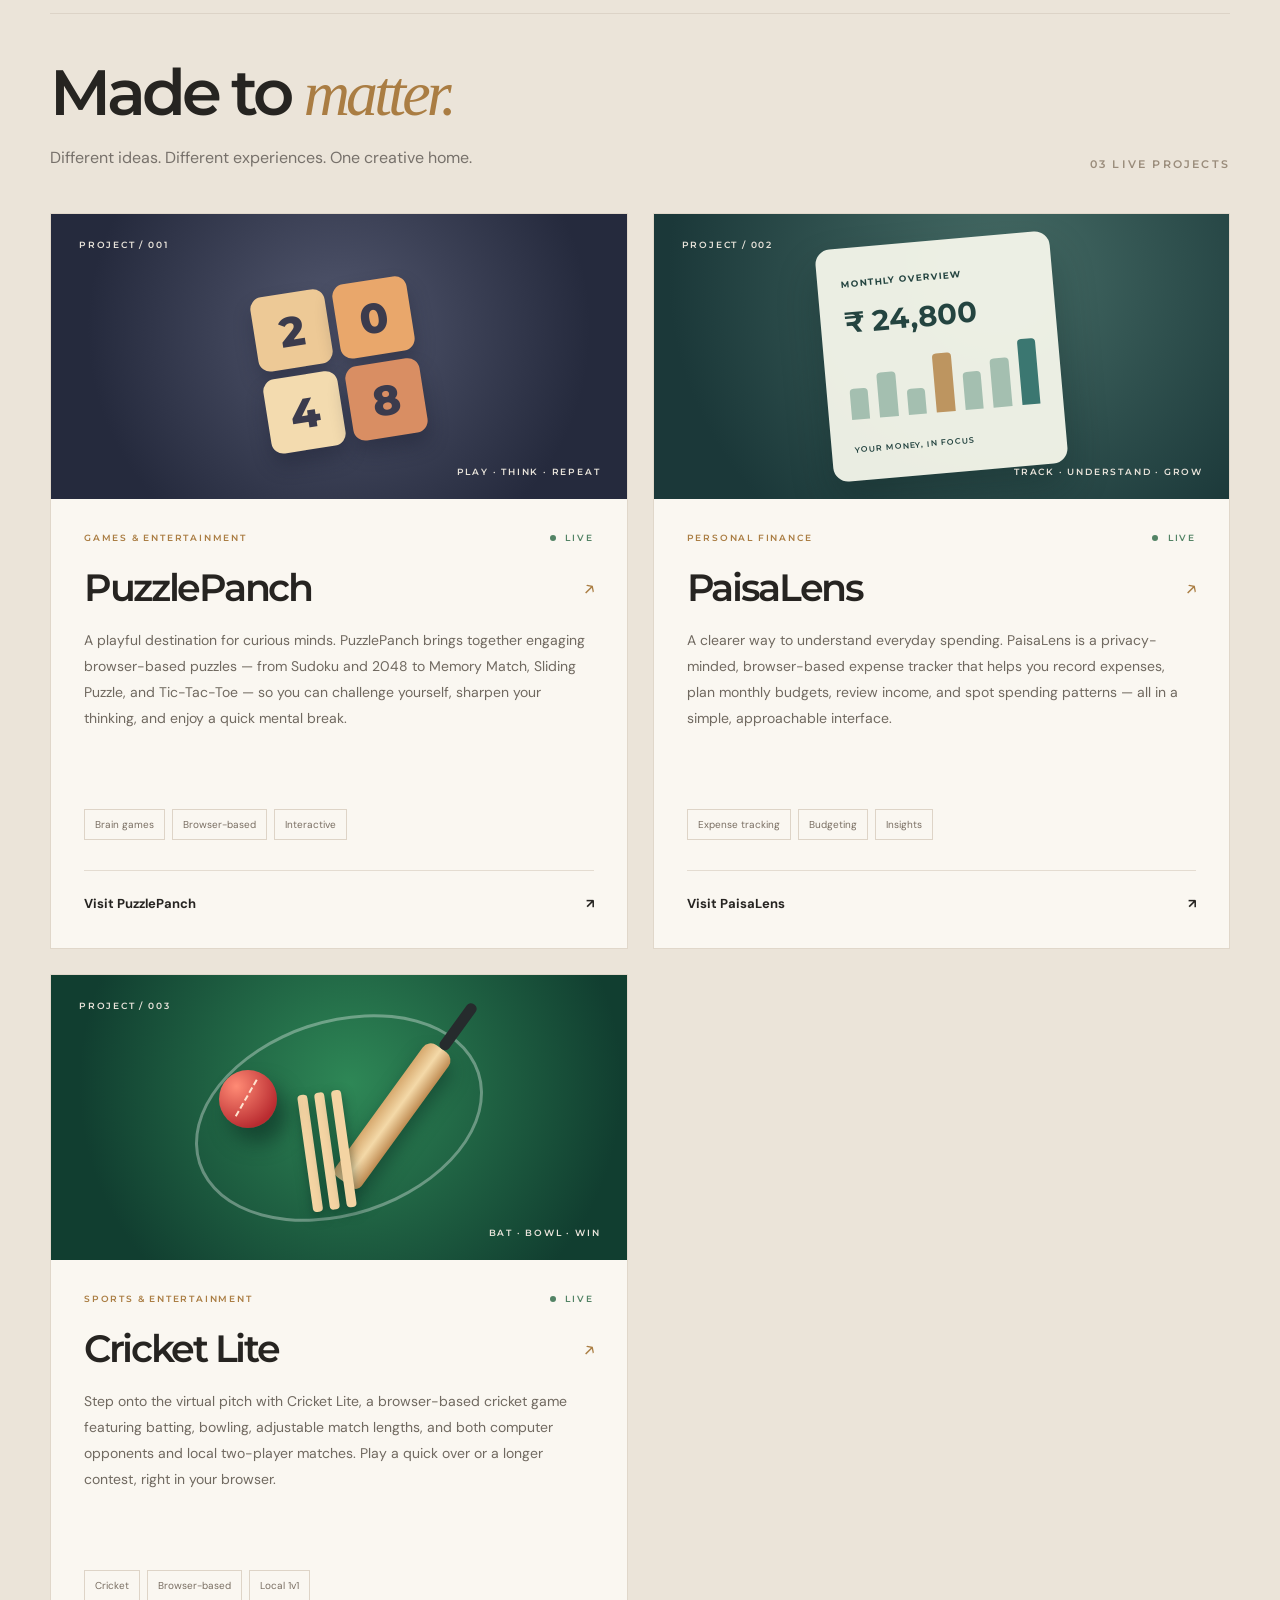
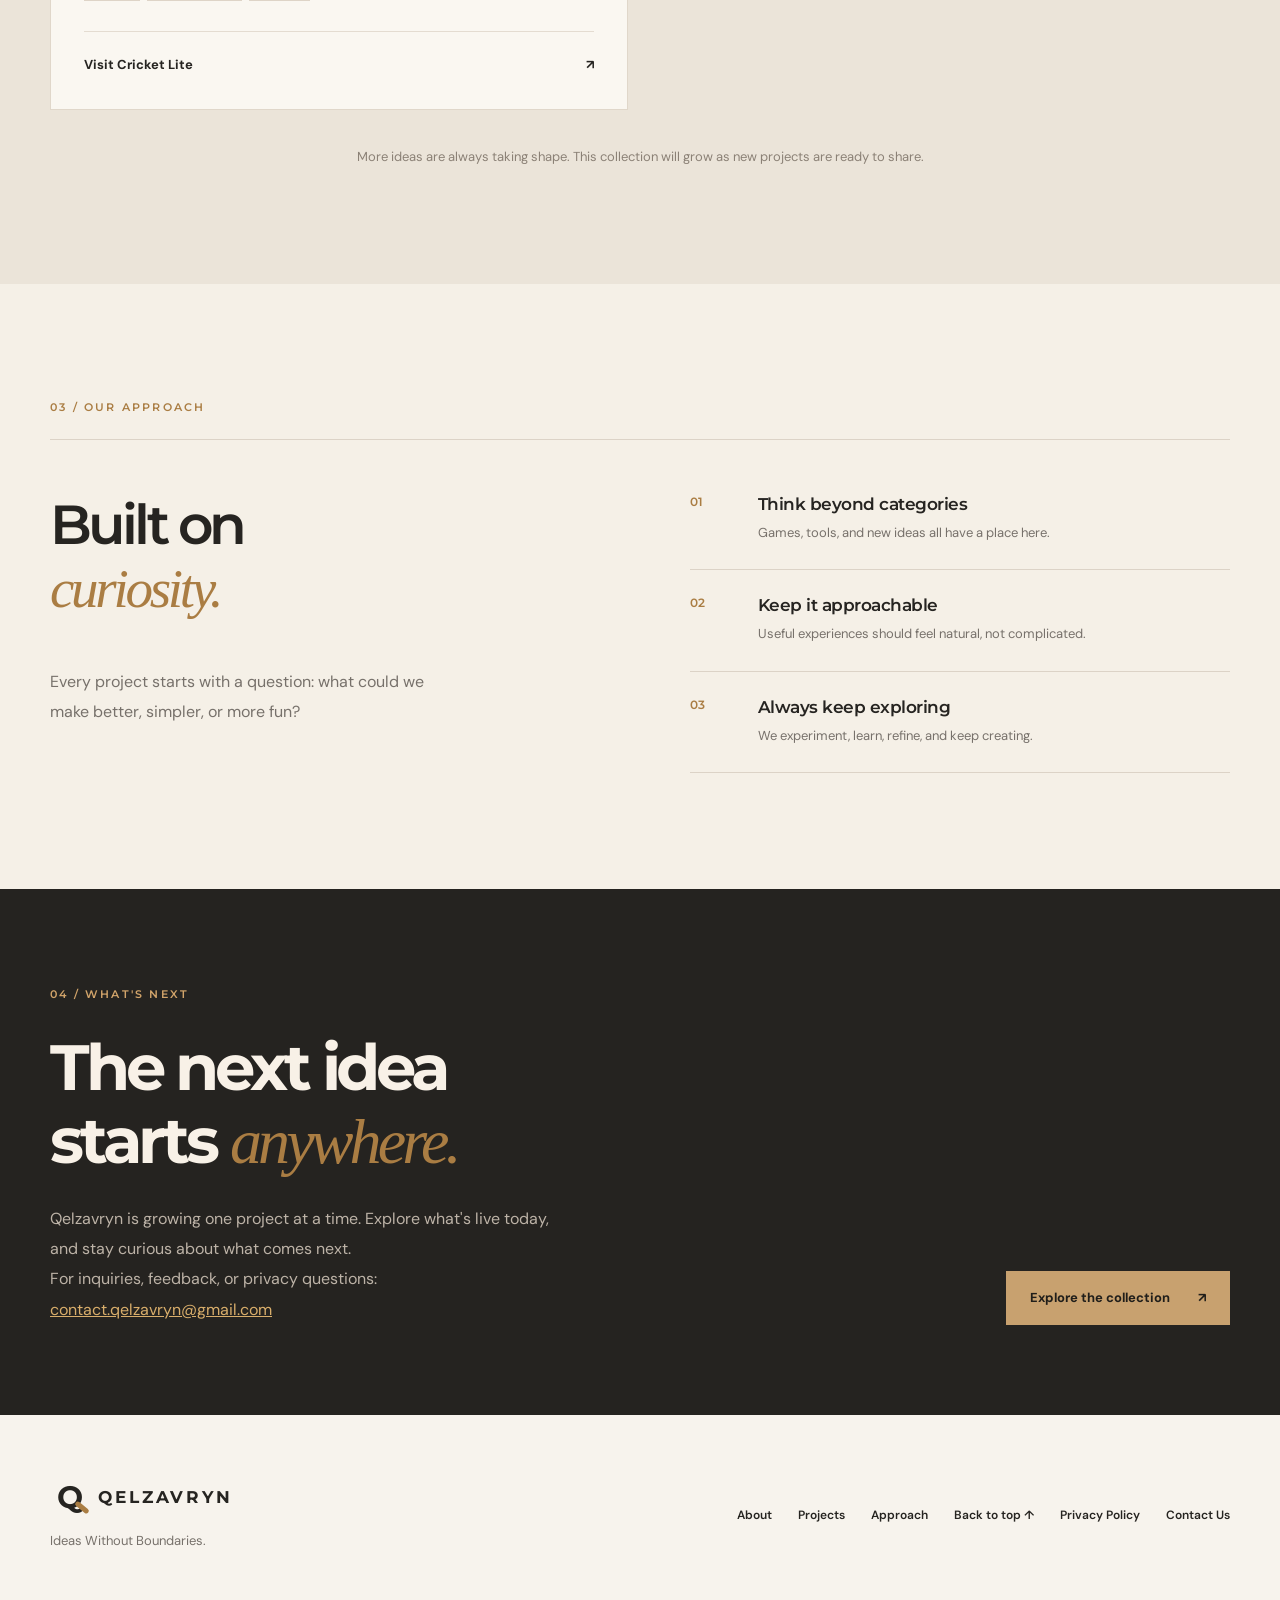
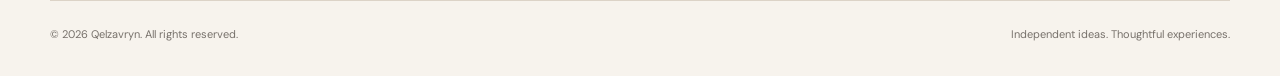
==== commit edd901ad: "Add files via upload" ====
--- a/index.html
+++ b/index.html
@@ -5,7 +5,7 @@
 <meta charset="utf-8"/>
 <meta content="width=device-width, initial-scale=1" name="viewport"/>
 <meta content="#f5f0e7" name="theme-color"/>
-<meta content="Qelzavryn — Ideas Without Boundaries. Explore original digital experiences including PuzzlePanch, a collection of brain games, and PaisaLens, a personal expense tracker." name="description"/>
+<meta content="Qelzavryn — Ideas Without Boundaries. Explore PuzzlePanch brain games, PaisaLens expense tracking, and Cricket Lite browser cricket." name="description"/>
 <meta content="website" property="og:type"/>
 <meta content="QELZAVRYN — Ideas Without Boundaries" property="og:title"/>
 <meta content="Thoughtful digital experiences built for play, clarity, and everyday life." property="og:description"/>
@@ -40,10 +40,11 @@
 </section>
 <div aria-label="Brand values" class="ticker"><div class="ticker-inner"><span>CREATE WITH PURPOSE</span><b>✦</b><span>THINK DIFFERENTLY</span><b>✦</b><span>BUILD WHAT MATTERS</span><b>✦</b><span>IDEAS WITHOUT BOUNDARIES</span></div></div>
 <section aria-labelledby="about-title" class="section about wrap" id="about"><div class="section-kicker"><span>01 / WHO WE ARE</span></div><div class="about-grid"><h2 id="about-title">One identity.<br/><span>Many possibilities.</span></h2><div><p class="large-copy">Qelzavryn is an independent creative home for digital projects built around a simple belief: good ideas shouldn't be limited to one category.</p><p>We explore different ways technology can be useful, enjoyable, and approachable. Each project has its own personality and purpose, while sharing a commitment to thoughtful design and accessible experiences.</p><a class="underlined-link" href="#projects">Meet the projects <span aria-hidden="true">↗</span></a></div></div></section>
-<section aria-labelledby="projects-title" class="section projects-section" id="projects"><div class="wrap"><div class="section-kicker"><span>02 / OUR PROJECTS</span><span>THE QELZAVRYN COLLECTION</span></div><div class="section-heading"><div><h2 id="projects-title">Made to <em>matter.</em></h2><p>Different ideas. Different experiences. One creative home.</p></div><span class="project-count">02 LIVE PROJECTS</span></div>
+<section aria-labelledby="projects-title" class="section projects-section" id="projects"><div class="wrap"><div class="section-kicker"><span>02 / OUR PROJECTS</span><span>THE QELZAVRYN COLLECTION</span></div><div class="section-heading"><div><h2 id="projects-title">Made to <em>matter.</em></h2><p>Different ideas. Different experiences. One creative home.</p></div><span class="project-count">03 LIVE PROJECTS</span></div>
 <div class="projects-grid">
 <article class="project-card puzzle"><div aria-hidden="true" class="project-visual"><span class="visual-top">PROJECT / 001</span><div class="puzzle-art"><span>2</span><span>0</span><span>4</span><span>8</span></div><span class="visual-bottom">PLAY · THINK · REPEAT</span></div><div class="project-body"><div class="project-meta"><span class="category">GAMES &amp; ENTERTAINMENT</span><span class="live"><span></span> LIVE</span></div><h3>PuzzlePanch<span aria-hidden="true" class="project-arrow">↗</span></h3><p>A playful destination for curious minds. PuzzlePanch brings together engaging browser-based puzzles — from Sudoku and 2048 to Memory Match, Sliding Puzzle, and Tic-Tac-Toe — so you can challenge yourself, sharpen your thinking, and enjoy a quick mental break.</p><div class="tags"><span>Brain games</span><span>Browser-based</span><span>Interactive</span></div><a aria-label="Visit PuzzlePanch (opens in a new tab)" class="project-link" href="https://puzzlepanch.vercel.app/" rel="noopener noreferrer" target="_blank">Visit PuzzlePanch <span aria-hidden="true">↗</span></a></div></article>
 <article class="project-card paisa"><div aria-hidden="true" class="project-visual"><span class="visual-top">PROJECT / 002</span><div class="finance-art"><div class="finance-card"><span>MONTHLY OVERVIEW</span><strong>₹ 24,800</strong><div class="bar-chart"><i></i><i></i><i></i><i></i><i></i><i></i><i></i></div><small>YOUR MONEY, IN FOCUS</small></div></div><span class="visual-bottom">TRACK · UNDERSTAND · GROW</span></div><div class="project-body"><div class="project-meta"><span class="category">PERSONAL FINANCE</span><span class="live"><span></span> LIVE</span></div><h3>PaisaLens<span aria-hidden="true" class="project-arrow">↗</span></h3><p>A clearer way to understand everyday spending. PaisaLens is a privacy-minded, browser-based expense tracker that helps you record expenses, plan monthly budgets, review income, and spot spending patterns — all in a simple, approachable interface.</p><div class="tags"><span>Expense tracking</span><span>Budgeting</span><span>Insights</span></div><a aria-label="Visit PaisaLens (opens in a new tab)" class="project-link" href="https://paisalens.vercel.app/" rel="noopener noreferrer" target="_blank">Visit PaisaLens <span aria-hidden="true">↗</span></a></div></article>
+<article class="project-card cricket"><div aria-hidden="true" class="project-visual"><span class="visual-top">PROJECT / 003</span><div class="cricket-art"><div class="cricket-ball"></div><div class="cricket-bat"></div><div class="cricket-stumps"><i></i><i></i><i></i></div></div><span class="visual-bottom">BAT · BOWL · WIN</span></div><div class="project-body"><div class="project-meta"><span class="category">SPORTS &amp; ENTERTAINMENT</span><span class="live"><span></span> LIVE</span></div><h3>Cricket Lite<span aria-hidden="true" class="project-arrow">↗</span></h3><p>Step onto the virtual pitch with Cricket Lite, a browser-based cricket game featuring batting, bowling, adjustable match lengths, and both computer opponents and local two-player matches. Play a quick over or a longer contest, right in your browser.</p><div class="tags"><span>Cricket</span><span>Browser-based</span><span>Local 1v1</span></div><a aria-label="Visit Cricket Lite (opens in a new tab)" class="project-link" href="https://cricketlite.vercel.app/" rel="noopener noreferrer" target="_blank">Visit Cricket Lite <span aria-hidden="true">↗</span></a></div></article>
 </div>
 <p class="projects-note">More ideas are always taking shape. This collection will grow as new projects are ready to share.</p>
 </div></section>
--- a/style.css
+++ b/style.css
@@ -1 +1,12 @@
 :root{--cream:#f5f0e7;--cream2:#eee6da;--ink:#262421;--muted:#77716b;--gold:#aa7d43;--line:#dcd3c7;--dark:#24211e;--white:#fffaf3}*{box-sizing:border-box}html{scroll-behavior:smooth;scroll-padding-top:88px}body{margin:0;background:var(--cream);color:var(--ink);font:16px/1.7 'DM Sans',sans-serif}a{color:inherit;text-decoration:none}button{font:inherit}img{max-width:100%;display:block}.wrap{width:min(1180px,calc(100% - 72px));margin:auto}.skip{position:absolute;top:-80px;left:16px;background:white;padding:12px;z-index:99}.skip:focus{top:12px}.site-header{position:sticky;top:0;z-index:30;background:rgba(245,240,231,.93);backdrop-filter:blur(18px);border-bottom:1px solid rgba(50,40,30,.09)}.nav{height:82px;display:flex;align-items:center;justify-content:space-between}.brand{display:inline-flex;align-items:center;gap:11px;font:700 17px 'Montserrat',sans-serif;letter-spacing:.17em}.brand-mark{position:relative;display:inline-grid;place-items:center;font:700 31px 'Montserrat',sans-serif;letter-spacing:-.1em;color:var(--ink);width:37px;height:40px}.brand-slash{position:absolute;right:-3px;bottom:7px;width:16px;height:5px;background:var(--gold);transform:rotate(39deg);border-radius:5px}.nav-links{display:flex;align-items:center;gap:34px;font-size:13px;font-weight:600}.nav-links>a:hover,.text-link:hover,.underlined-link:hover{color:var(--gold)}.nav-cta{border:1px solid var(--ink);padding:11px 17px}.nav-cta span{margin-left:13px}.menu-toggle{display:none}.hero{min-height:640px;display:grid;grid-template-columns:1.05fr .95fr;gap:70px;align-items:center;padding-top:76px;padding-bottom:90px}.eyebrow,.section-kicker,.project-meta,.project-count,.visual-top,.visual-bottom,.hero-footnote{font:600 11px 'Montserrat',sans-serif;letter-spacing:.2em}.eyebrow{display:inline-flex;align-items:center;gap:12px;color:var(--gold)}.eyebrow-line{width:27px;height:1px;background:var(--gold)}h1,h2,h3,p{margin-top:0}h1,h2{font-family:'Montserrat',sans-serif;letter-spacing:-.065em;line-height:1.14}h1{font-size:clamp(52px,6vw,89px);font-weight:600;margin:30px 0 27px}h1 em,h2 em{font-family:Georgia,serif;font-weight:400;letter-spacing:-.06em;color:var(--gold)}.hero-lede{max-width:530px;color:#67615a;font-size:16px;line-height:1.95}.hero-lede strong{color:var(--ink)}.hero-actions{display:flex;align-items:center;gap:32px;margin-top:35px;flex-wrap:wrap}.btn{display:inline-flex;align-items:center;justify-content:space-between;gap:28px;padding:16px 24px;font-weight:700;font-size:13px;transition:transform .2s,background .2s}.btn:hover{transform:translateY(-3px)}.btn-dark{background:var(--ink);color:white}.btn-dark:hover{background:#494038}.text-link,.underlined-link{font-size:13px;font-weight:700}.text-link span,.underlined-link span{margin-left:10px}.hero-footnote{margin-top:64px;color:#9d948a;font-size:10px}.gold-dot{display:inline-block;width:7px;height:7px;border-radius:50%;background:var(--gold);margin-right:10px}.hero-art{position:relative;aspect-ratio:1/1;background:#eee4d7;display:grid;place-items:center;overflow:hidden;border-radius:2px}.hero-art img{width:100%;height:100%;object-fit:cover;mix-blend-mode:multiply}.art-outline{position:absolute;inset:22px;border:1px solid rgba(118,92,61,.2);z-index:1;pointer-events:none}.art-label{position:absolute;bottom:34px;right:38px;font:600 10px 'Montserrat';letter-spacing:.2em;color:#7b6a56}.ticker{background:var(--dark);color:#e9d8bd;overflow:hidden}.ticker-inner{min-height:76px;display:flex;align-items:center;justify-content:space-evenly;gap:24px;white-space:nowrap;font:600 11px 'Montserrat';letter-spacing:.18em}.ticker-inner b{color:#c39a62;font-size:14px}.section{padding-top:116px;padding-bottom:116px}.section-kicker{display:flex;justify-content:space-between;color:var(--gold);padding-bottom:25px;border-bottom:1px solid var(--line);gap:15px}.about-grid{display:grid;grid-template-columns:1fr 1fr;gap:90px;padding-top:54px}.about h2,.philosophy h2{font-size:clamp(39px,4.3vw,64px);font-weight:600}.about h2 span{color:var(--gold)}.about-grid>div>p{color:var(--muted);line-height:1.95}.about-grid .large-copy{font-size:20px;line-height:1.7;color:var(--ink);margin-bottom:25px}.underlined-link{display:inline-block;border-bottom:1px solid var(--gold);padding-bottom:8px;margin-top:12px}.projects-section{background:#ebe4d9}.section-heading{display:flex;justify-content:space-between;align-items:end;padding:42px 0}.section-heading h2{font-size:clamp(45px,5vw,70px);font-weight:600;margin-bottom:13px}.section-heading p{color:var(--muted);margin:0}.project-count{color:#9a8c7b;white-space:nowrap}.projects-grid{display:grid;grid-template-columns:repeat(2,minmax(0,1fr));gap:25px}.project-card{background:#faf7f1;border:1px solid #e0d7ca;transition:transform .25s,box-shadow .25s}.project-card:hover{transform:translateY(-6px);box-shadow:0 22px 45px rgba(46,36,25,.1)}.project-visual{height:285px;position:relative;overflow:hidden;padding:23px 27px;color:white}.puzzle .project-visual{background:radial-gradient(circle at 50% 40%,#52576e,#252a3d 75%)}.paisa .project-visual{background:radial-gradient(circle at 60% 20%,#466c66,#1b3839 80%)}.visual-top,.visual-bottom{position:absolute;font-size:9px;z-index:2;color:#e8e3da}.visual-top{top:25px;left:28px}.visual-bottom{bottom:22px;right:26px}.puzzle-art{position:absolute;left:50%;top:50%;transform:translate(-50%,-45%) rotate(-9deg);display:grid;grid-template-columns:repeat(2,75px);gap:8px}.puzzle-art span{display:grid;place-items:center;width:75px;height:75px;border-radius:12px;background:#edc996;color:#3b3b4d;font:800 42px 'Montserrat';box-shadow:0 12px 20px #12152655}.puzzle-art span:nth-child(2){background:#e9a76b}.puzzle-art span:nth-child(3){background:#f3dbaf}.puzzle-art span:nth-child(4){background:#d98e63}.finance-art{position:absolute;inset:0;display:grid;place-items:center}.finance-card{width:235px;padding:20px 23px;background:rgba(247,248,236,.94);color:#244440;border-radius:15px;box-shadow:0 22px 40px #081d1e55;transform:rotate(-5deg)}.finance-card>span{font:700 9px 'Montserrat';letter-spacing:.12em}.finance-card strong{display:block;font:700 29px 'Montserrat';margin:10px 0}.finance-card small{font:600 8px 'Montserrat';letter-spacing:.12em}.bar-chart{height:70px;display:flex;align-items:end;gap:10px;margin:8px 0 14px}.bar-chart i{flex:1;background:#a4bfb0;border-radius:4px 4px 0 0;height:45%}.bar-chart i:nth-child(2){height:65%}.bar-chart i:nth-child(3){height:38%}.bar-chart i:nth-child(4){height:85%;background:#bd9560}.bar-chart i:nth-child(5){height:55%}.bar-chart i:nth-child(6){height:70%}.bar-chart i:nth-child(7){height:95%;background:#3b7771}.project-body{padding:33px}.project-meta{display:flex;justify-content:space-between;gap:12px;font-size:9px;color:var(--gold)}.live{color:#528365;white-space:nowrap}.live span{display:inline-block;width:6px;height:6px;border-radius:50%;background:#528365;margin-right:6px}.project-body h3{font:600 clamp(29px,3vw,39px) 'Montserrat';letter-spacing:-.06em;margin:21px 0 17px;display:flex;align-items:center;justify-content:space-between}.project-arrow{font-size:24px;color:var(--gold);font-weight:400}.project-body p{color:#706960;font-size:14px;line-height:1.85;min-height:155px}.tags{display:flex;flex-wrap:wrap;gap:7px;margin:26px 0 30px}.tags span{font-size:10px;color:#796e62;border:1px solid #ded4c7;padding:6px 10px}.project-link{border-top:1px solid #e4dcd1;display:flex;justify-content:space-between;padding-top:22px;font-size:13px;font-weight:700}.project-link:hover{color:var(--gold)}.projects-note{text-align:center;color:#8b8176;font-size:13px;margin:36px 0 0}.philosophy-grid{display:grid;grid-template-columns:1fr 1fr;gap:100px;padding-top:54px}.philosophy-grid>div>p{max-width:380px;color:var(--muted);line-height:1.9}.principle{display:grid;grid-template-columns:48px 1fr;gap:20px;padding:25px 0;border-bottom:1px solid var(--line)}.principle:first-child{padding-top:0}.principle>span{color:var(--gold);font:600 12px 'Montserrat'}.principle h3{font:600 17px 'Montserrat';letter-spacing:-.03em;margin-bottom:8px}.principle p{color:var(--muted);font-size:13px;margin:0}.contact-section{background:#252320;color:#f8f1e7;padding:90px 0}.contact-inner{display:flex;align-items:end;justify-content:space-between;gap:45px}.light-eyebrow{color:#d2a46a}.contact-inner h2{font-size:clamp(42px,5vw,72px);margin:25px 0}.contact-inner p{max-width:530px;color:#bdb3a7;line-height:1.9;margin-bottom:0}.btn-gold{background:#c8a16f;color:#201e1a;white-space:nowrap}.btn-gold:hover{background:#e0b987}.footer{background:#f7f3ed}.footer-top{display:flex;justify-content:space-between;padding:62px 0 48px;gap:25px}.footer-top p{font-size:13px;color:var(--muted);margin:13px 0 0}.footer-links{display:flex;align-items:center;gap:26px;flex-wrap:wrap;font-size:12px;font-weight:600}.footer-links a:hover{color:var(--gold)}.footer-bottom{border-top:1px solid var(--line);padding:24px 0 32px;display:flex;justify-content:space-between;gap:15px;font-size:11px;color:var(--muted)}.reveal{animation:rise .7s both}@keyframes rise{from{opacity:0;transform:translateY(20px)}to{opacity:1;transform:translateY(0)}}@media(max-width:900px){.hero{gap:30px}.wrap{width:min(100% - 44px,1180px)}.about-grid,.philosophy-grid{gap:40px}.project-body p{min-height:0}.ticker-inner{font-size:9px}.ticker-inner span:last-child{display:none}}@media(max-width:680px){.wrap{width:calc(100% - 36px)}.nav{height:70px}.brand{font-size:14px}.menu-toggle{display:flex;flex-direction:column;justify-content:center;gap:5px;width:44px;height:44px;background:none;border:0;cursor:pointer}.menu-toggle span{width:23px;height:2px;background:var(--ink)}.nav-links{display:none;position:absolute;top:70px;left:0;right:0;background:var(--cream);padding:22px 18px 28px;box-shadow:0 16px 20px #211d1819;flex-direction:column;align-items:stretch;gap:20px}.nav-links.open{display:flex}.nav-cta{display:block;text-align:center}.hero{grid-template-columns:1fr;padding-top:60px;padding-bottom:55px;gap:45px;min-height:0}.hero-art{width:min(100%,420px);margin:auto}.hero-footnote{margin-top:38px}h1{font-size:clamp(48px,12vw,72px)}.hero-actions{gap:22px}.ticker-inner{min-width:640px}.section{padding-top:75px;padding-bottom:75px}.about-grid,.philosophy-grid,.projects-grid{grid-template-columns:1fr}.about-grid,.philosophy-grid{gap:24px}.section-kicker{font-size:9px}.section-heading{align-items:start;gap:20px;flex-direction:column}.section-heading h2{font-size:49px}.project-visual{height:260px}.project-body{padding:25px}.project-body h3{font-size:34px}.contact-inner,.footer-top,.footer-bottom{flex-direction:column;align-items:start}.contact-inner h2{font-size:46px}.footer-links{gap:20px}.footer-top{padding-bottom:35px}.footer-bottom{padding-bottom:25px}}@media(prefers-reduced-motion:reduce){html{scroll-behavior:auto}*,*:before,*:after{animation:none!important;transition:none!important}}
+
+/* Cricket Lite project artwork */
+.cricket .project-visual{background:radial-gradient(circle at 52% 38%,#2e8756,#113e30 78%)}
+.cricket-art{position:absolute;inset:0;display:grid;place-items:center;overflow:hidden}
+.cricket-art:before{content:"";position:absolute;width:290px;height:190px;border:3px solid #ffffff55;border-radius:50%;transform:rotate(-18deg)}
+.cricket-stumps{position:absolute;bottom:50px;left:calc(50% - 34px);display:flex;gap:7px;transform:rotate(-8deg)}
+.cricket-stumps i{display:block;width:10px;height:118px;border-radius:4px;background:#f4d4a3;box-shadow:0 5px 12px #0b2e2388}
+.cricket-bat{position:absolute;top:58px;left:calc(50% + 38px);width:32px;height:165px;border-radius:10px 10px 7px 7px;background:linear-gradient(90deg,#d6a86d,#f4d9a8,#bf8b52);transform:rotate(36deg);box-shadow:7px 9px 18px #0b2e2380}
+.cricket-bat:before{content:"";position:absolute;width:11px;height:55px;bottom:100%;left:11px;border-radius:5px;background:#262b2d}
+.cricket-ball{position:absolute;top:95px;left:calc(50% - 120px);width:58px;height:58px;border-radius:50%;background:radial-gradient(circle at 30% 28%,#ff8b75,#b92b30 75%);box-shadow:10px 15px 20px #0b2e2399;z-index:1}
+.cricket-ball:after{content:"";position:absolute;inset:8px 26px;border-left:2px dashed #ffe3d0;transform:rotate(30deg)}
